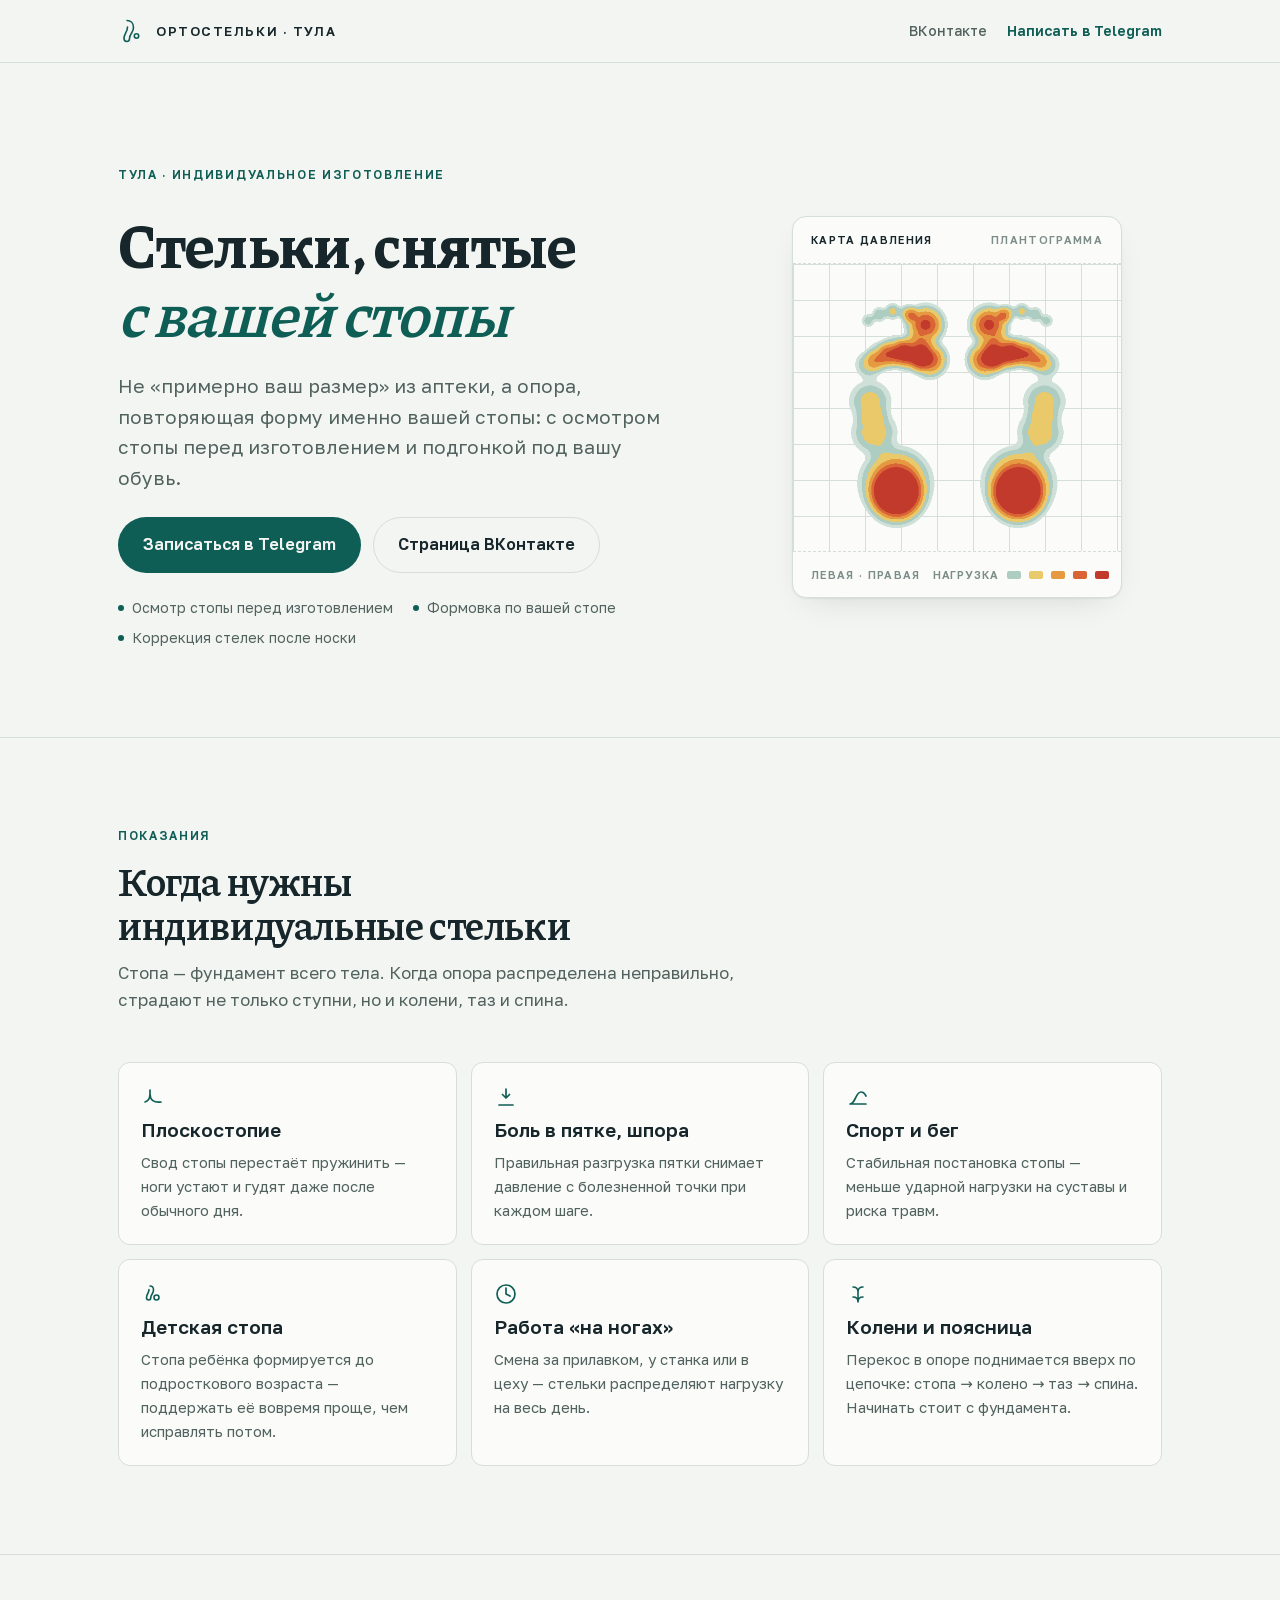
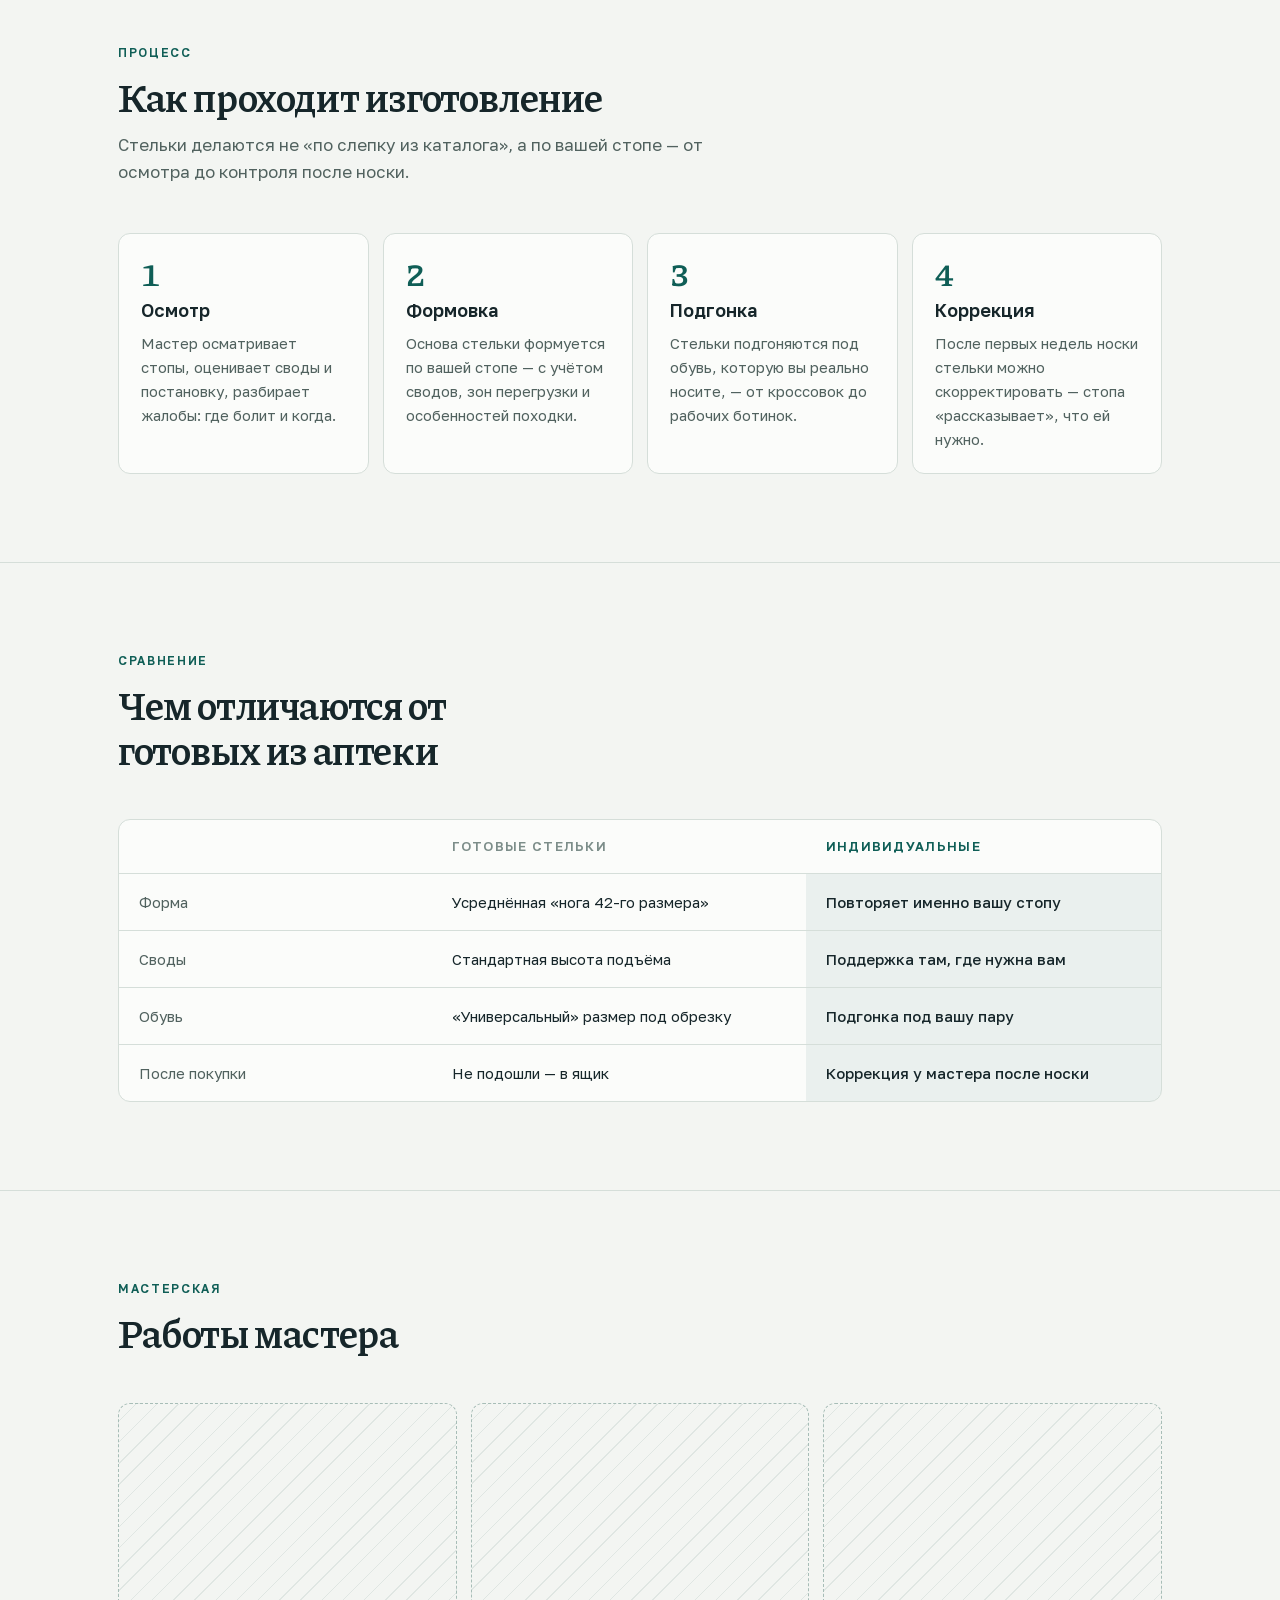
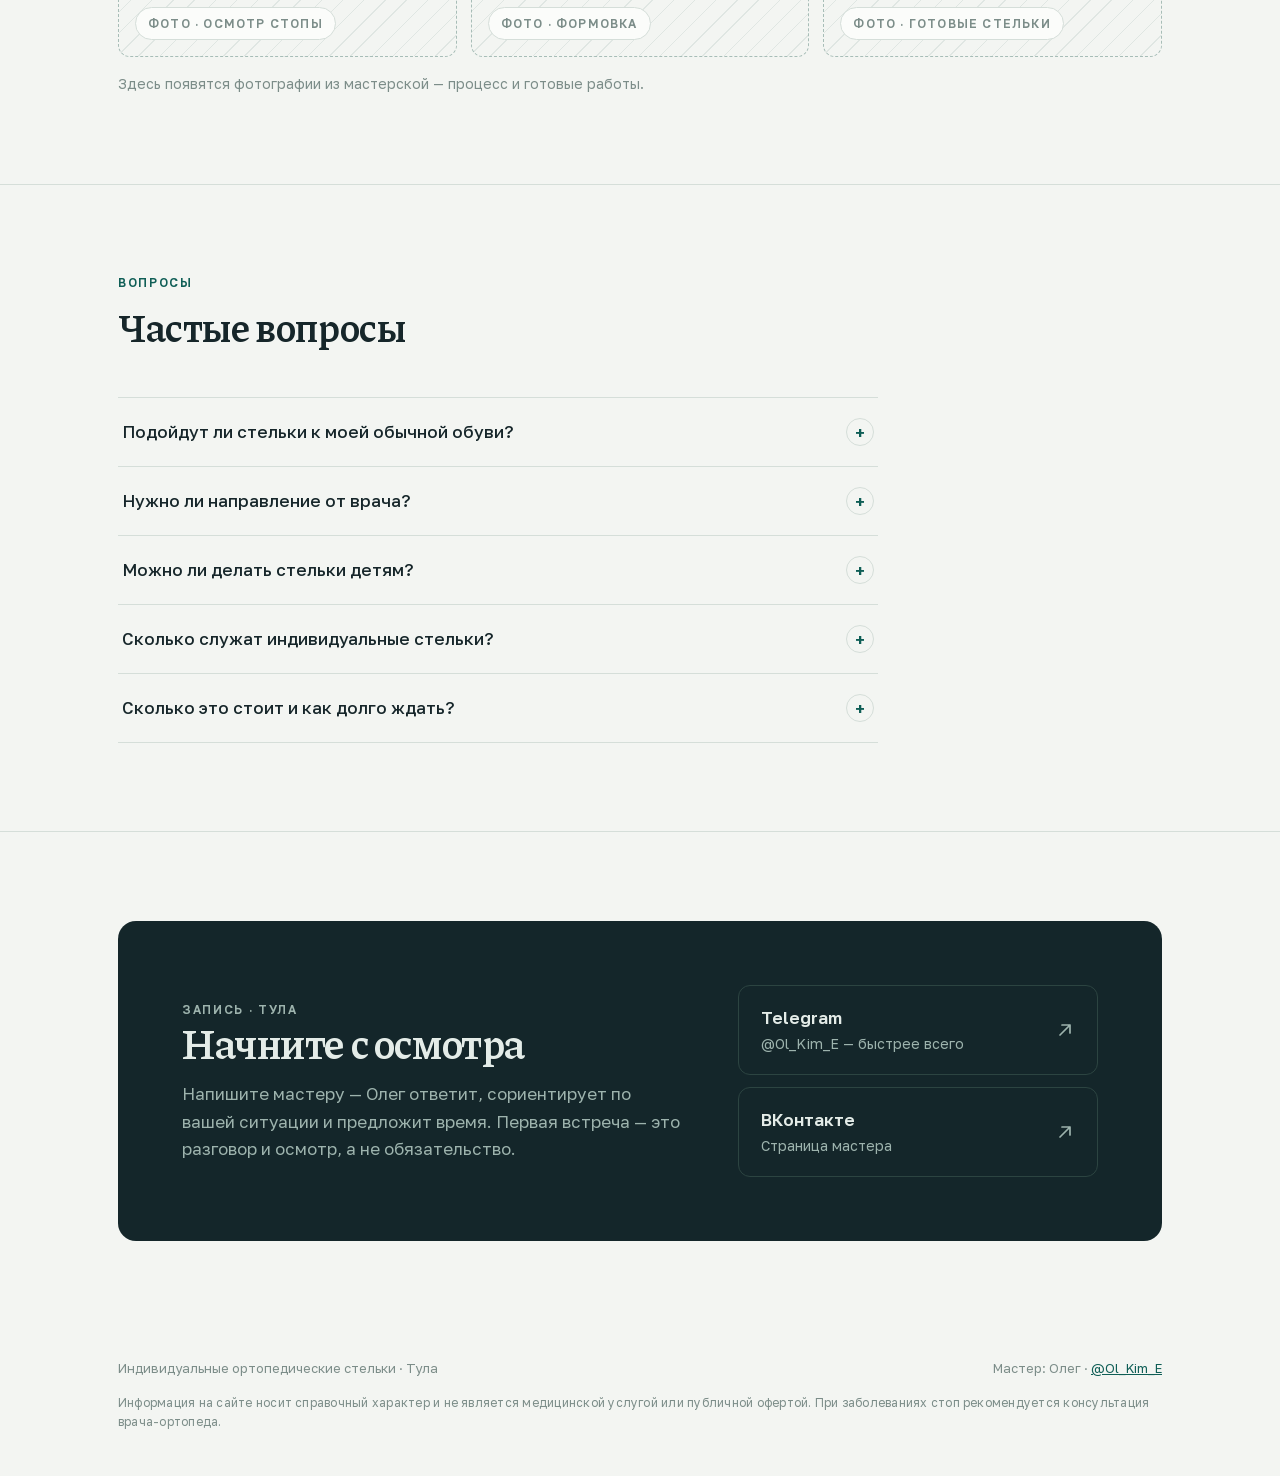
==== index.html @ 59178554 "fix: юр-безопасные формулировки (осмотр вместо диагностики, нейтральный дисклеймер), отчёты ресерча " ====
<!doctype html>
<html lang="ru">
<head>
<meta charset="utf-8">
<meta name="viewport" content="width=device-width, initial-scale=1">
<title>Индивидуальные ортопедические стельки в Туле — изготовление по стопе</title>
<meta name="description" content="Индивидуальные ортопедические стельки в Туле: осмотр стопы, формовка по вашей стопе, подгонка под обувь и коррекция стелек после носки. Запись у мастера в Telegram.">
<link rel="canonical" href="https://dovnaravwork.github.io/stelki-tula/">
<meta property="og:type" content="website">
<meta property="og:locale" content="ru_RU">
<meta property="og:title" content="Индивидуальные ортопедические стельки в Туле — изготовление по стопе">
<meta property="og:description" content="Индивидуальные ортопедические стельки в Туле: осмотр стопы, формовка по вашей стопе, подгонка под обувь и коррекция стелек после носки. Запись у мастера в Telegram.">
<meta property="og:url" content="https://dovnaravwork.github.io/stelki-tula/">
<meta property="og:image" content="https://dovnaravwork.github.io/stelki-tula/og.png">
<meta property="og:image:width" content="1200">
<meta property="og:image:height" content="630">
<meta name="twitter:card" content="summary_large_image">
<meta name="theme-color" media="(prefers-color-scheme: light)" content="#F3F5F2">
<meta name="theme-color" media="(prefers-color-scheme: dark)" content="#0D1719">
<link rel="icon" href="favicon.svg" type="image/svg+xml">
<link rel="apple-touch-icon" href="apple-touch-icon.png">
<link rel="preload" href="fonts/piazzolla-cyrillic.woff2" as="font" type="font/woff2" crossorigin>
<link rel="preload" href="fonts/golostext-cyrillic.woff2" as="font" type="font/woff2" crossorigin>
<script type="application/ld+json">
{
  "@context": "https://schema.org",
  "@type": "LocalBusiness",
  "name": "Индивидуальные ортопедические стельки — мастер Олег",
  "description": "Индивидуальные ортопедические стельки в Туле: осмотр стопы, формовка по вашей стопе, подгонка под обувь и коррекция стелек после носки. Запись у мастера в Telegram.",
  "url": "https://dovnaravwork.github.io/stelki-tula/",
  "address": {
    "@type": "PostalAddress",
    "addressLocality": "Тула",
    "addressCountry": "RU"
  },
  "sameAs": [
    "https://t.me/Ol_Kim_E",
    "https://vk.ru/olegevgenievih"
  ]
}
</script>
<style>
/* Golos Text cyrillic */
@font-face {
  font-family: 'Golos Text';
  font-style: normal;
  font-weight: 400 600;
  font-display: swap;
  src: url(fonts/golostext-cyrillic.woff2) format('woff2');
  unicode-range: U+0301, U+0400-045F, U+0490-0491, U+04B0-04B1, U+2116;
}
/* Golos Text latin */
@font-face {
  font-family: 'Golos Text';
  font-style: normal;
  font-weight: 400 600;
  font-display: swap;
  src: url(fonts/golostext-latin.woff2) format('woff2');
  unicode-range: U+0000-00FF, U+0131, U+0152-0153, U+02BB-02BC, U+02C6, U+02DA, U+02DC, U+0304, U+0308, U+0329, U+2000-206F, U+20AC, U+2122, U+2191, U+2193, U+2212, U+2215, U+FEFF, U+FFFD;
}
/* Piazzolla cyrillic */
@font-face {
  font-family: 'Piazzolla';
  font-style: normal;
  font-weight: 400 700;
  font-display: swap;
  src: url(fonts/piazzolla-cyrillic.woff2) format('woff2');
  unicode-range: U+0301, U+0400-045F, U+0490-0491, U+04B0-04B1, U+2116;
}
/* Piazzolla latin */
@font-face {
  font-family: 'Piazzolla';
  font-style: normal;
  font-weight: 400 700;
  font-display: swap;
  src: url(fonts/piazzolla-latin.woff2) format('woff2');
  unicode-range: U+0000-00FF, U+0131, U+0152-0153, U+02BB-02BC, U+02C6, U+02DA, U+02DC, U+0304, U+0308, U+0329, U+2000-206F, U+20AC, U+2122, U+2191, U+2193, U+2212, U+2215, U+FEFF, U+FFFD;
}

/* ============ tokens: light (base) ============ */
:root {
  --paper: #F3F5F2;
  --surface: #FBFCFA;
  --surface-2: #EBEFEA;
  --ink: #16262A;
  --muted: #51625F;
  --faint: #7C8D89;
  --line: #D5DED9;
  --contour: #A7BDB7;
  --accent: #0F5E56;
  --accent-ink: #0A4740;
  --accent-contrast: #F3F5F2;
  --panel: #14262A;
  --panel-ink: #E4ECE8;
  --panel-muted: #9DB3AD;
  --panel-line: #2C4441;
  --focus: #0F5E56;
  --shadow: 0 1px 2px rgba(22, 38, 42, 0.06), 0 12px 32px -16px rgba(22, 38, 42, 0.18);
}

@media (prefers-color-scheme: dark) {
  :root:not([data-theme="light"]) {
    --paper: #0D1719;
    --surface: #142124;
    --surface-2: #1A2A2D;
    --ink: #DFE9E5;
    --muted: #9DB3AD;
    --faint: #748984;
    --line: #24383A;
    --contour: #33504C;
    --accent: #58BFAD;
    --accent-ink: #7ED4C4;
    --accent-contrast: #0D1719;
    --panel: #101D20;
    --panel-ink: #DFE9E5;
    --panel-muted: #9DB3AD;
    --panel-line: #24383A;
    --focus: #58BFAD;
    --shadow: 0 1px 2px rgba(0, 0, 0, 0.3), 0 12px 32px -16px rgba(0, 0, 0, 0.5);
  }
}

:root[data-theme="dark"] {
  --paper: #0D1719;
  --surface: #142124;
  --surface-2: #1A2A2D;
  --ink: #DFE9E5;
  --muted: #9DB3AD;
  --faint: #748984;
  --line: #24383A;
  --contour: #33504C;
  --accent: #58BFAD;
  --accent-ink: #7ED4C4;
  --accent-contrast: #0D1719;
  --panel: #101D20;
  --panel-ink: #DFE9E5;
  --panel-muted: #9DB3AD;
  --panel-line: #24383A;
  --focus: #58BFAD;
  --shadow: 0 1px 2px rgba(0, 0, 0, 0.3), 0 12px 32px -16px rgba(0, 0, 0, 0.5);
}

/* ============ base ============ */
* { box-sizing: border-box; }

html { scroll-behavior: smooth; }

body {
  margin: 0;
  background: var(--paper);
  color: var(--ink);
  font-family: "Golos Text", system-ui, -apple-system, "Segoe UI", sans-serif;
  font-size: 17px;
  line-height: 1.6;
  -webkit-font-smoothing: antialiased;
}

h1, h2, h3 {
  font-family: "Piazzolla", Georgia, serif;
  font-weight: 600;
  line-height: 1.12;
  margin: 0;
  text-wrap: balance;
  letter-spacing: -0.01em;
}

p { margin: 0; }

a { color: var(--accent); }

:focus-visible {
  outline: 2px solid var(--focus);
  outline-offset: 3px;
  border-radius: 2px;
}

.wrap {
  max-width: 1140px;
  margin: 0 auto;
  padding: 0 clamp(20px, 4vw, 48px);
}

.eyebrow {
  font-size: 12px;
  font-weight: 600;
  letter-spacing: 0.14em;
  text-transform: uppercase;
  color: var(--accent);
}

/* ============ header ============ */
.site-head {
  border-bottom: 1px solid var(--line);
}

.site-head .wrap {
  display: flex;
  align-items: center;
  justify-content: space-between;
  gap: 16px;
  padding-top: 18px;
  padding-bottom: 18px;
}

.wordmark {
  display: flex;
  align-items: center;
  gap: 12px;
  font-size: 13px;
  font-weight: 600;
  letter-spacing: 0.12em;
  text-transform: uppercase;
  color: var(--ink);
  text-decoration: none;
}

.wordmark svg { display: block; color: var(--accent); }

.head-links { display: flex; align-items: center; gap: 20px; }

.head-links a {
  font-size: 14px;
  font-weight: 500;
  color: var(--muted);
  text-decoration: none;
}

.head-links a:hover { color: var(--ink); }

.head-links a.tg { color: var(--accent); font-weight: 600; }

/* ============ hero ============ */
.hero { padding: clamp(48px, 8vw, 104px) 0 clamp(48px, 7vw, 88px); }

.hero .wrap {
  display: grid;
  grid-template-columns: minmax(0, 6.4fr) minmax(0, 4.6fr);
  gap: clamp(32px, 5vw, 72px);
  align-items: center;
}

.hero-copy { display: flex; flex-direction: column; align-items: flex-start; gap: 24px; }

.hero h1 {
  font-size: clamp(38px, 5.4vw, 62px);
  font-weight: 700;
}

.hero h1 em {
  font-style: italic;
  font-weight: 600;
  color: var(--accent);
}

.hero .lede {
  font-size: clamp(17px, 1.6vw, 19px);
  color: var(--muted);
  max-width: 34em;
}

.cta-row { display: flex; flex-wrap: wrap; gap: 12px; }

.btn {
  display: inline-flex;
  align-items: center;
  gap: 10px;
  padding: 14px 24px;
  border-radius: 999px;
  font-size: 16px;
  font-weight: 600;
  text-decoration: none;
  border: 1px solid transparent;
  transition: transform 120ms ease, background-color 120ms ease, border-color 120ms ease;
}

.btn:active { transform: translateY(1px); }

.btn-primary {
  background: var(--accent);
  color: var(--accent-contrast);
}

.btn-primary:hover { background: var(--accent-ink); }

.btn-ghost {
  color: var(--ink);
  border-color: var(--line);
  background: transparent;
}

.btn-ghost:hover { border-color: var(--faint); background: var(--surface); }

.hero-notes {
  display: flex;
  flex-wrap: wrap;
  gap: 8px 20px;
  padding: 0;
  margin: 0;
  list-style: none;
  font-size: 14px;
  color: var(--muted);
}

.hero-notes li { display: flex; align-items: center; gap: 8px; }

.hero-notes .dot {
  width: 6px; height: 6px;
  border-radius: 50%;
  background: var(--accent);
  flex: none;
}

/* --- plantogram card --- */
.scan-card {
  background: var(--surface);
  border: 1px solid var(--line);
  border-radius: 14px;
  box-shadow: var(--shadow);
  overflow: hidden;
}

.scan-head, .scan-foot {
  display: flex;
  justify-content: space-between;
  align-items: baseline;
  gap: 12px;
  padding: 14px 18px;
  font-size: 11px;
  font-weight: 600;
  letter-spacing: 0.12em;
  text-transform: uppercase;
  color: var(--faint);
}

.scan-head { border-bottom: 1px dashed var(--line); }
.scan-foot { border-top: 1px dashed var(--line); }
.scan-foot > span:first-child { white-space: nowrap; }

.scan-head strong { color: var(--ink); font-weight: 600; }

.scan-view {
  position: relative;
  background:
    linear-gradient(var(--line) 1px, transparent 1px) 0 0 / 100% 36px,
    linear-gradient(90deg, var(--line) 1px, transparent 1px) 0 0 / 36px 100%;
  background-color: var(--surface);
}

.scan-view canvas { display: block; width: 100%; height: auto; }

.scan-legend { display: flex; align-items: center; gap: 8px; letter-spacing: 0.08em; }

.scan-legend i {
  width: 14px; height: 8px;
  border-radius: 2px;
  display: inline-block;
}

/* ============ sections ============ */
.section { padding: clamp(48px, 7vw, 88px) 0; border-top: 1px solid var(--line); }

.section-head {
  display: flex;
  flex-direction: column;
  gap: 12px;
  max-width: 640px;
  margin-bottom: clamp(28px, 4vw, 48px);
}

.section-head h2 { font-size: clamp(28px, 3.4vw, 40px); }

.section-head .sub { color: var(--muted); }

/* --- indications grid --- */
.ind-grid {
  display: grid;
  grid-template-columns: repeat(3, minmax(0, 1fr));
  gap: 14px;
}

.ind-card {
  background: var(--surface);
  border: 1px solid var(--line);
  border-radius: 12px;
  padding: 22px;
  display: flex;
  flex-direction: column;
  gap: 10px;
  transition: border-color 120ms ease, transform 120ms ease;
}

.ind-card:hover { border-color: var(--contour); transform: translateY(-2px); }

.ind-card h3 { font-size: 19px; font-weight: 600; font-family: "Golos Text", system-ui, sans-serif; letter-spacing: 0; }

.ind-card p { font-size: 15px; color: var(--muted); }

.ind-card svg { color: var(--accent); }

/* --- process --- */
.steps { display: grid; grid-template-columns: repeat(4, minmax(0, 1fr)); gap: 14px; counter-reset: step; }

.step {
  position: relative;
  background: var(--surface);
  border: 1px solid var(--line);
  border-radius: 12px;
  padding: 22px;
  display: flex;
  flex-direction: column;
  gap: 10px;
}

.step .num {
  font-family: "Piazzolla", Georgia, serif;
  font-size: 34px;
  font-weight: 600;
  font-variant-numeric: tabular-nums;
  color: var(--accent);
  line-height: 1;
}

.step h3 { font-size: 18px; font-family: "Golos Text", system-ui, sans-serif; letter-spacing: 0; font-weight: 600; }

.step p { font-size: 15px; color: var(--muted); }

/* --- compare table --- */
.compare-scroll { overflow-x: auto; border: 1px solid var(--line); border-radius: 12px; background: var(--surface); }

.compare {
  width: 100%;
  min-width: 560px;
  border-collapse: collapse;
  font-size: 15px;
}

.compare th, .compare td {
  text-align: left;
  padding: 16px 20px;
  border-top: 1px solid var(--line);
  vertical-align: top;
}

.compare thead th { border-top: none; font-size: 13px; letter-spacing: 0.1em; text-transform: uppercase; color: var(--faint); font-weight: 600; }

.compare thead th.hl { color: var(--accent); }

.compare td:first-child { color: var(--muted); width: 30%; }

.compare td.hl { background: color-mix(in srgb, var(--accent) 7%, transparent); font-weight: 500; }

/* --- gallery placeholders --- */
.gallery { display: grid; grid-template-columns: repeat(3, minmax(0, 1fr)); gap: 14px; }

.ph {
  aspect-ratio: 4 / 3;
  border: 1px dashed var(--contour);
  border-radius: 12px;
  background:
    repeating-linear-gradient(-45deg, transparent 0 14px, color-mix(in srgb, var(--contour) 26%, transparent) 14px 15px);
  display: flex;
  align-items: flex-end;
  padding: 16px;
}

.ph span {
  font-size: 12px;
  font-weight: 600;
  letter-spacing: 0.1em;
  text-transform: uppercase;
  color: var(--faint);
  background: var(--surface);
  border: 1px solid var(--line);
  border-radius: 999px;
  padding: 6px 12px;
}

.gallery-note { margin-top: 16px; font-size: 14px; color: var(--faint); }

/* --- faq --- */
.faq { max-width: 760px; display: flex; flex-direction: column; }

.faq details { border-top: 1px solid var(--line); }
.faq details:last-child { border-bottom: 1px solid var(--line); }

.faq summary {
  cursor: pointer;
  list-style: none;
  display: flex;
  justify-content: space-between;
  align-items: center;
  gap: 16px;
  padding: 20px 4px;
  font-size: 17px;
  font-weight: 500;
}

.faq summary::-webkit-details-marker { display: none; }

.faq summary .mark {
  flex: none;
  width: 28px; height: 28px;
  border-radius: 50%;
  border: 1px solid var(--line);
  display: grid;
  place-items: center;
  color: var(--accent);
  font-weight: 600;
  transition: transform 160ms ease;
}

.faq details[open] summary .mark { transform: rotate(45deg); }

.faq .answer { padding: 0 4px 22px; color: var(--muted); max-width: 40em; }

/* ============ contact panel ============ */
.contact { padding: clamp(48px, 7vw, 96px) 0; border-top: 1px solid var(--line); }

.contact-panel {
  background: var(--panel);
  color: var(--panel-ink);
  border-radius: 18px;
  padding: clamp(32px, 5vw, 64px);
  display: grid;
  grid-template-columns: minmax(0, 1.4fr) minmax(0, 1fr);
  gap: clamp(28px, 4vw, 56px);
  align-items: center;
}

.contact-panel h2 { font-size: clamp(28px, 3.6vw, 42px); }

.contact-panel .sub { color: var(--panel-muted); margin-top: 14px; max-width: 30em; }

.contact-links { display: flex; flex-direction: column; gap: 12px; }

.contact-links a {
  display: flex;
  align-items: center;
  justify-content: space-between;
  gap: 14px;
  padding: 18px 22px;
  border: 1px solid var(--panel-line);
  border-radius: 12px;
  color: var(--panel-ink);
  text-decoration: none;
  font-weight: 600;
  transition: border-color 120ms ease, background-color 120ms ease;
}

.contact-links a:hover { border-color: var(--panel-muted); background: rgba(255, 255, 255, 0.04); }

.contact-links a small { display: block; font-weight: 400; color: var(--panel-muted); margin-top: 2px; }

.contact-links .arrow { color: var(--panel-muted); flex: none; }

.site-foot { padding: 28px 0 44px; font-size: 13px; color: var(--faint); }

.site-foot .wrap { display: flex; flex-wrap: wrap; gap: 8px 24px; justify-content: space-between; }

.site-foot .wrap + .wrap { margin-top: 14px; }

.site-foot .disclaimer { font-size: 12px; letter-spacing: 0.02em; }

/* ============ reveal animation ============ */
@media (prefers-reduced-motion: no-preference) {
  .reveal {
    opacity: 0;
    transform: translateY(14px);
    transition: opacity 500ms ease, transform 500ms ease;
  }
  .reveal.is-in { opacity: 1; transform: none; }
}

/* ============ responsive ============ */
@media (max-width: 960px) {
  .hero .wrap { grid-template-columns: 1fr; }
  .scan-card { max-width: 520px; }
  .ind-grid { grid-template-columns: repeat(2, minmax(0, 1fr)); }
  .steps { grid-template-columns: repeat(2, minmax(0, 1fr)); }
  .contact-panel { grid-template-columns: 1fr; }
}

@media (max-width: 560px) {
  .ind-grid, .steps, .gallery { grid-template-columns: 1fr; }
  .head-links a.vk-head { display: none; }
  .btn { width: 100%; justify-content: center; }
  .site-head .wrap { flex-wrap: wrap; justify-content: center; }
  .scan-head, .scan-foot { flex-wrap: wrap; }
}
</style>
<noscript><style>.reveal { opacity: 1 !important; transform: none !important; }</style></noscript>
</head>
<body>
<header class="site-head">
  <div class="wrap">
    <a class="wordmark" href="#top" aria-label="Ортопедические стельки, Тула — к началу страницы">
      <svg width="26" height="26" viewBox="0 0 26 26" fill="none" aria-hidden="true">
        <path d="M9 2.5c3.6 0 6.5 2.6 6.5 7 0 2.9-1.2 4.4-2.2 6-1 1.5-1.8 2.9-1.8 5 0 1.9-1.1 3-2.7 3-1.7 0-2.8-1.3-2.8-3.2 0-2.4.9-3.9 1.8-5.6.9-1.6 1.7-3.2 1.7-5.7" stroke="currentColor" stroke-width="1.6" stroke-linecap="round"/>
        <circle cx="18.5" cy="18" r="2.2" stroke="currentColor" stroke-width="1.6"/>
      </svg>
      Ортостельки · Тула
    </a>
    <nav class="head-links" aria-label="Основная навигация">
      <a class="vk-head" href="https://vk.ru/olegevgenievih" target="_blank" rel="noopener">ВКонтакте</a>
      <a class="tg" href="https://t.me/Ol_Kim_E" target="_blank" rel="noopener">Написать в Telegram</a>
    </nav>
  </div>
</header>

<main id="top">
  <section class="hero" aria-labelledby="hero-heading">
    <div class="wrap">
      <div class="hero-copy">
        <p class="eyebrow">Тула · индивидуальное изготовление</p>
        <h1 id="hero-heading">Стельки, снятые <em>с&nbsp;вашей стопы</em></h1>
        <p class="lede">Не «примерно ваш размер» из аптеки, а опора, повторяющая форму именно вашей стопы: с осмотром стопы перед изготовлением и подгонкой под вашу обувь.</p>
        <div class="cta-row">
          <a class="btn btn-primary" href="https://t.me/Ol_Kim_E" target="_blank" rel="noopener">Записаться в Telegram</a>
          <a class="btn btn-ghost" href="https://vk.ru/olegevgenievih" target="_blank" rel="noopener">Страница ВКонтакте</a>
        </div>
        <ul class="hero-notes">
          <li><span class="dot"></span>Осмотр стопы перед изготовлением</li>
          <li><span class="dot"></span>Формовка по вашей стопе</li>
          <li><span class="dot"></span>Коррекция стелек после носки</li>
        </ul>
      </div>

      <figure class="scan-card reveal" aria-label="Стилизованная карта распределения нагрузки на стопы">
        <figcaption class="scan-head">
          <strong>Карта давления</strong>
          <span>Плантограмма</span>
        </figcaption>
        <div class="scan-view">
          <canvas id="plantogram" width="640" height="560" role="img" aria-label="Визуализация: две стопы с зонами нагрузки — пятка, свод, передний отдел"></canvas>
        </div>
        <div class="scan-foot">
          <span>Левая · Правая</span>
          <span class="scan-legend" id="scan-legend" aria-hidden="true">Нагрузка</span>
        </div>
      </figure>
    </div>
  </section>

  <section class="section" aria-labelledby="ind-heading">
    <div class="wrap">
      <div class="section-head">
        <p class="eyebrow">Показания</p>
        <h2 id="ind-heading">Когда нужны индивидуальные стельки</h2>
        <p class="sub">Стопа — фундамент всего тела. Когда опора распределена неправильно, страдают не только ступни, но и колени, таз и спина.</p>
      </div>
      <div class="ind-grid">
        <article class="ind-card reveal">
          <svg width="24" height="24" viewBox="0 0 24 24" fill="none" aria-hidden="true"><path d="M4 17c3-1 5-4 5-8m0 0c0 6 4 9 11 8M9 9V5" stroke="currentColor" stroke-width="1.7" stroke-linecap="round"/></svg>
          <h3>Плоскостопие</h3>
          <p>Свод стопы перестаёт пружинить — ноги устают и гудят даже после обычного дня.</p>
        </article>
        <article class="ind-card reveal">
          <svg width="24" height="24" viewBox="0 0 24 24" fill="none" aria-hidden="true"><path d="M12 4v9m0 0-3.5-3.5M12 13l3.5-3.5M5 20h14" stroke="currentColor" stroke-width="1.7" stroke-linecap="round" stroke-linejoin="round"/></svg>
          <h3>Боль в пятке, шпора</h3>
          <p>Правильная разгрузка пятки снимает давление с болезненной точки при каждом шаге.</p>
        </article>
        <article class="ind-card reveal">
          <svg width="24" height="24" viewBox="0 0 24 24" fill="none" aria-hidden="true"><path d="M4 19c2.5 0 3.5-2 5-5s3-7 6-7c2.5 0 4 2 5 4M4 19h16" stroke="currentColor" stroke-width="1.7" stroke-linecap="round"/></svg>
          <h3>Спорт и бег</h3>
          <p>Стабильная постановка стопы — меньше ударной нагрузки на суставы и риска травм.</p>
        </article>
        <article class="ind-card reveal">
          <svg width="24" height="24" viewBox="0 0 24 24" fill="none" aria-hidden="true"><path d="M9 4c2 0 3.5 1.5 3.5 4 0 2-.8 3-1.5 4.2-.7 1.1-1.2 2-1.2 3.3 0 1.5-.9 2.5-2.1 2.5S5.5 17 5.5 15.5c0-1.7.6-2.8 1.3-4C7.4 10.3 8 9.2 8 7.5M18 15.5a2.5 2.5 0 1 1-5 0 2.5 2.5 0 0 1 5 0Z" stroke="currentColor" stroke-width="1.6" stroke-linecap="round"/></svg>
          <h3>Детская стопа</h3>
          <p>Стопа ребёнка формируется до подросткового возраста — поддержать её вовремя проще, чем исправлять потом.</p>
        </article>
        <article class="ind-card reveal">
          <svg width="24" height="24" viewBox="0 0 24 24" fill="none" aria-hidden="true"><path d="M12 6v6l4 2m5-2a9 9 0 1 1-18 0 9 9 0 0 1 18 0Z" stroke="currentColor" stroke-width="1.7" stroke-linecap="round"/></svg>
          <h3>Работа «на ногах»</h3>
          <p>Смена за прилавком, у станка или в цеху — стельки распределяют нагрузку на весь день.</p>
        </article>
        <article class="ind-card reveal">
          <svg width="24" height="24" viewBox="0 0 24 24" fill="none" aria-hidden="true"><path d="M12 20V10m0 0c0-3 2-5 5-5M12 10c0-3-2-5-5-5m5 15c0-3 2-5 5-5m-10 0c3 0 5 2 5 5" stroke="currentColor" stroke-width="1.6" stroke-linecap="round"/></svg>
          <h3>Колени и поясница</h3>
          <p>Перекос в опоре поднимается вверх по цепочке: стопа → колено → таз → спина. Начинать стоит с фундамента.</p>
        </article>
      </div>
    </div>
  </section>

  <section class="section" aria-labelledby="proc-heading">
    <div class="wrap">
      <div class="section-head">
        <p class="eyebrow">Процесс</p>
        <h2 id="proc-heading">Как проходит изготовление</h2>
        <p class="sub">Стельки делаются не «по слепку из каталога», а по вашей стопе — от осмотра до контроля после носки.</p>
      </div>
      <ol class="steps" style="margin:0; padding:0; list-style:none;">
        <li class="step reveal">
          <span class="num">1</span>
          <h3>Осмотр</h3>
          <p>Мастер осматривает стопы, оценивает своды и постановку, разбирает жалобы: где болит и когда.</p>
        </li>
        <li class="step reveal">
          <span class="num">2</span>
          <h3>Формовка</h3>
          <p>Основа стельки формуется по вашей стопе — с учётом сводов, зон перегрузки и особенностей походки.</p>
        </li>
        <li class="step reveal">
          <span class="num">3</span>
          <h3>Подгонка</h3>
          <p>Стельки подгоняются под обувь, которую вы реально носите, — от кроссовок до рабочих ботинок.</p>
        </li>
        <li class="step reveal">
          <span class="num">4</span>
          <h3>Коррекция</h3>
          <p>После первых недель носки стельки можно скорректировать — стопа «рассказывает», что ей нужно.</p>
        </li>
      </ol>
    </div>
  </section>

  <section class="section" aria-labelledby="cmp-heading">
    <div class="wrap">
      <div class="section-head">
        <p class="eyebrow">Сравнение</p>
        <h2 id="cmp-heading">Чем отличаются от готовых из аптеки</h2>
      </div>
      <div class="compare-scroll">
        <table class="compare">
          <thead>
            <tr>
              <th scope="col"></th>
              <th scope="col">Готовые стельки</th>
              <th scope="col" class="hl">Индивидуальные</th>
            </tr>
          </thead>
          <tbody>
            <tr>
              <td>Форма</td>
              <td>Усреднённая «нога 42-го размера»</td>
              <td class="hl">Повторяет именно вашу стопу</td>
            </tr>
            <tr>
              <td>Своды</td>
              <td>Стандартная высота подъёма</td>
              <td class="hl">Поддержка там, где нужна вам</td>
            </tr>
            <tr>
              <td>Обувь</td>
              <td>«Универсальный» размер под обрезку</td>
              <td class="hl">Подгонка под вашу пару</td>
            </tr>
            <tr>
              <td>После покупки</td>
              <td>Не подошли — в ящик</td>
              <td class="hl">Коррекция у мастера после носки</td>
            </tr>
          </tbody>
        </table>
      </div>
    </div>
  </section>

  <section class="section" aria-labelledby="gal-heading">
    <div class="wrap">
      <div class="section-head">
        <p class="eyebrow">Мастерская</p>
        <h2 id="gal-heading">Работы мастера</h2>
      </div>
      <div class="gallery">
        <div class="ph reveal"><span>Фото · осмотр стопы</span></div>
        <div class="ph reveal"><span>Фото · формовка</span></div>
        <div class="ph reveal"><span>Фото · готовые стельки</span></div>
      </div>
      <p class="gallery-note">Здесь появятся фотографии из мастерской — процесс и готовые работы.</p>
    </div>
  </section>

  <section class="section" aria-labelledby="faq-heading">
    <div class="wrap">
      <div class="section-head">
        <p class="eyebrow">Вопросы</p>
        <h2 id="faq-heading">Частые вопросы</h2>
      </div>
      <div class="faq">
        <details>
          <summary>Подойдут ли стельки к моей обычной обуви?<span class="mark" aria-hidden="true">+</span></summary>
          <p class="answer">Да. Стельки подгоняются под обувь, которую вы носите каждый день: кроссовки, ботинки, туфли. Приходите на осмотр с той парой, в которой проводите больше всего времени.</p>
        </details>
        <details>
          <summary>Нужно ли направление от врача?<span class="mark" aria-hidden="true">+</span></summary>
          <p class="answer">Записаться можно напрямую. При болях, хронических заболеваниях и для детей рекомендуем предварительно проконсультироваться с врачом-ортопедом — его заключение поможет мастеру точнее учесть назначения.</p>
        </details>
        <details>
          <summary>Можно ли делать стельки детям?<span class="mark" aria-hidden="true">+</span></summary>
          <p class="answer">Можно и часто особенно нужно: детская стопа ещё формируется, и правильная опора в этот период важнее всего. Стельки для растущей стопы периодически корректируются или обновляются.</p>
        </details>
        <details>
          <summary>Сколько служат индивидуальные стельки?<span class="mark" aria-hidden="true">+</span></summary>
          <p class="answer">Зависит от материалов и интенсивности носки — обычно от года и дольше. Плюс индивидуальных в том, что их можно корректировать у мастера, а не покупать новые при каждом изменении.</p>
        </details>
        <details>
          <summary>Сколько это стоит и как долго ждать?<span class="mark" aria-hidden="true">+</span></summary>
          <p class="answer">Цена и сроки зависят от задачи и материалов. Напишите мастеру в Telegram — он сориентирует по вашей ситуации до записи.</p>
        </details>
      </div>
    </div>
  </section>

  <section class="contact" aria-labelledby="contact-heading">
    <div class="wrap">
      <div class="contact-panel">
        <div>
          <p class="eyebrow" style="color: var(--panel-muted);">Запись · Тула</p>
          <h2 id="contact-heading">Начните с осмотра</h2>
          <p class="sub">Напишите мастеру — Олег ответит, сориентирует по вашей ситуации и предложит время. Первая встреча — это разговор и осмотр, а не обязательство.</p>
        </div>
        <div class="contact-links">
          <a href="https://t.me/Ol_Kim_E" target="_blank" rel="noopener">
            <span>Telegram<small>@Ol_Kim_E — быстрее всего</small></span>
            <svg class="arrow" width="20" height="20" viewBox="0 0 20 20" fill="none" aria-hidden="true"><path d="M5 15 15 5m0 0H7m8 0v8" stroke="currentColor" stroke-width="1.7" stroke-linecap="round" stroke-linejoin="round"/></svg>
          </a>
          <a href="https://vk.ru/olegevgenievih" target="_blank" rel="noopener">
            <span>ВКонтакте<small>Страница мастера</small></span>
            <svg class="arrow" width="20" height="20" viewBox="0 0 20 20" fill="none" aria-hidden="true"><path d="M5 15 15 5m0 0H7m8 0v8" stroke="currentColor" stroke-width="1.7" stroke-linecap="round" stroke-linejoin="round"/></svg>
          </a>
        </div>
      </div>
    </div>
  </section>
</main>

<footer class="site-foot">
  <div class="wrap">
    <span>Индивидуальные ортопедические стельки · Тула</span>
    <span>Мастер: Олег · <a href="https://t.me/Ol_Kim_E" target="_blank" rel="noopener">@Ol_Kim_E</a></span>
  </div>
  <div class="wrap">
    <span class="disclaimer">Информация на сайте носит справочный характер и не является медицинской услугой или публичной офертой. При заболеваниях стоп рекомендуется консультация врача-ортопеда.</span>
  </div>
</footer>

<script>
(function () {
  'use strict';

  /* ---------- theme detection ---------- */
  var mq = window.matchMedia('(prefers-color-scheme: dark)');

  function isDark() {
    var t = document.documentElement.getAttribute('data-theme');
    if (t === 'dark') return true;
    if (t === 'light') return false;
    return mq.matches;
  }

  /* ---------- plantogram ---------- */
  var RAMP_LIGHT = ['#E6EDE9', '#CFE0D9', '#AECDC2', '#EAC96B', '#E59A41', '#D96436', '#C13A2B'];
  var RAMP_DARK = ['#1C2F2E', '#26443F', '#33625A', '#B08A2E', '#C06A2C', '#C24E26', '#C63A2A'];
  var BANDS = [0.10, 0.22, 0.36, 0.52, 0.68, 0.84];

  // pressure zones for the left foot (toes up, medial side toward canvas centre)
  var LEFT_FOOT = [
    [258, 118, 28, 0.90], // hallux
    [224, 96, 13, 0.50], [194, 92, 12, 0.42], [168, 98, 11, 0.36], [146, 110, 10, 0.30],
    [266, 186, 26, 0.85], [232, 174, 25, 0.80], [200, 172, 23, 0.62], [172, 180, 21, 0.50], [148, 196, 20, 0.42],
    [150, 268, 30, 0.45], [158, 328, 32, 0.50], // lateral column
    [200, 428, 48, 1.00], [202, 456, 38, 0.80]  // heel
  ];

  function hexRgb(hex) {
    return [parseInt(hex.slice(1, 3), 16), parseInt(hex.slice(3, 5), 16), parseInt(hex.slice(5, 7), 16)];
  }

  function drawPlantogram() {
    var canvas = document.getElementById('plantogram');
    if (!canvas || !canvas.getContext) return;
    var w = canvas.width, h = canvas.height;

    // accumulate a smooth intensity field: t += weight * (1 - d²/R²)²
    var field = new Float32Array(w * h);

    function blob(cx, cy, r, wgt) {
      var R = r * 1.9, R2 = R * R;
      var x0 = Math.max(0, Math.floor(cx - R)), x1 = Math.min(w - 1, Math.ceil(cx + R));
      var y0 = Math.max(0, Math.floor(cy - R)), y1 = Math.min(h - 1, Math.ceil(cy + R));
      for (var y = y0; y <= y1; y++) {
        var dy = y - cy;
        for (var x = x0; x <= x1; x++) {
          var dx = x - cx;
          var q = 1 - (dx * dx + dy * dy) / R2;
          if (q > 0) field[y * w + x] += wgt * q * q;
        }
      }
    }

    LEFT_FOOT.forEach(function (z) {
      blob(z[0], z[1], z[2], z[3]);          // left foot
      blob(w - z[0], z[1], z[2], z[3]);      // right foot, mirrored
    });

    // posterize intensity into contour bands
    var ramp = (isDark() ? RAMP_DARK : RAMP_LIGHT).map(hexRgb);
    var ctx = canvas.getContext('2d');
    var out = ctx.createImageData(w, h);
    var d = out.data;

    for (var i = 0; i < field.length; i++) {
      var t = field[i];
      if (t < BANDS[0]) continue; // transparent
      var band = 0;
      while (band < BANDS.length - 1 && t >= BANDS[band + 1]) band++;
      var c = ramp[Math.min(band + 1, ramp.length - 1)];
      var p = i * 4;
      d[p] = c[0]; d[p + 1] = c[1]; d[p + 2] = c[2]; d[p + 3] = 255;
    }
    ctx.clearRect(0, 0, w, h);
    ctx.putImageData(out, 0, 0);
  }

  function drawLegend() {
    var el = document.getElementById('scan-legend');
    if (!el) return;
    var ramp = isDark() ? RAMP_DARK : RAMP_LIGHT;
    el.innerHTML = 'Нагрузка ';
    [2, 3, 4, 5, 6].forEach(function (i) {
      var chip = document.createElement('i');
      chip.style.background = ramp[i];
      el.appendChild(chip);
    });
  }

  function render() { drawPlantogram(); drawLegend(); }

  render();
  if (mq.addEventListener) mq.addEventListener('change', render);
  new MutationObserver(render).observe(document.documentElement, { attributes: true, attributeFilter: ['data-theme'] });

  /* ---------- reveal on scroll ---------- */
  var revealed = document.querySelectorAll('.reveal');
  if ('IntersectionObserver' in window) {
    var io = new IntersectionObserver(function (entries) {
      entries.forEach(function (e) {
        if (e.isIntersecting) {
          e.target.classList.add('is-in');
          io.unobserve(e.target);
        }
      });
    }, { threshold: 0.15 });
    revealed.forEach(function (el) { io.observe(el); });
  } else {
    revealed.forEach(function (el) { el.classList.add('is-in'); });
  }
})();
</script>
</body>
</html>
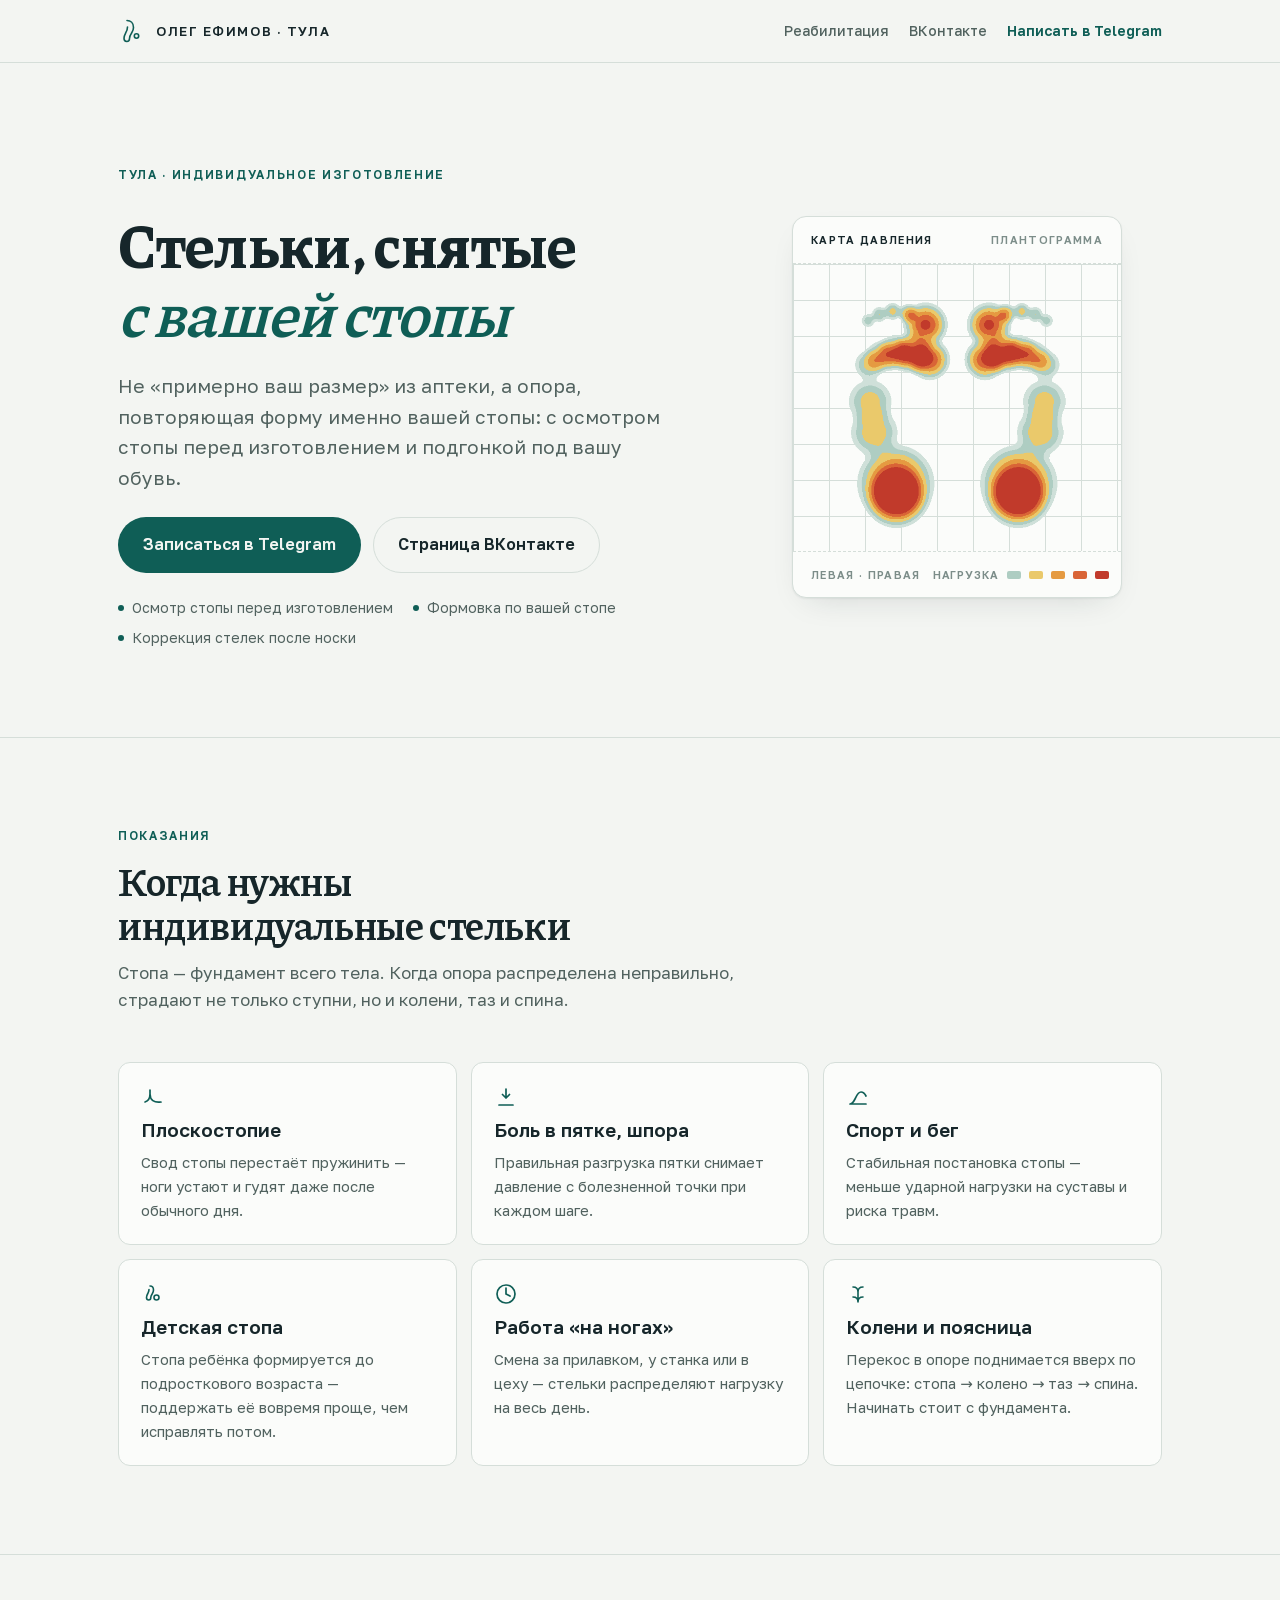
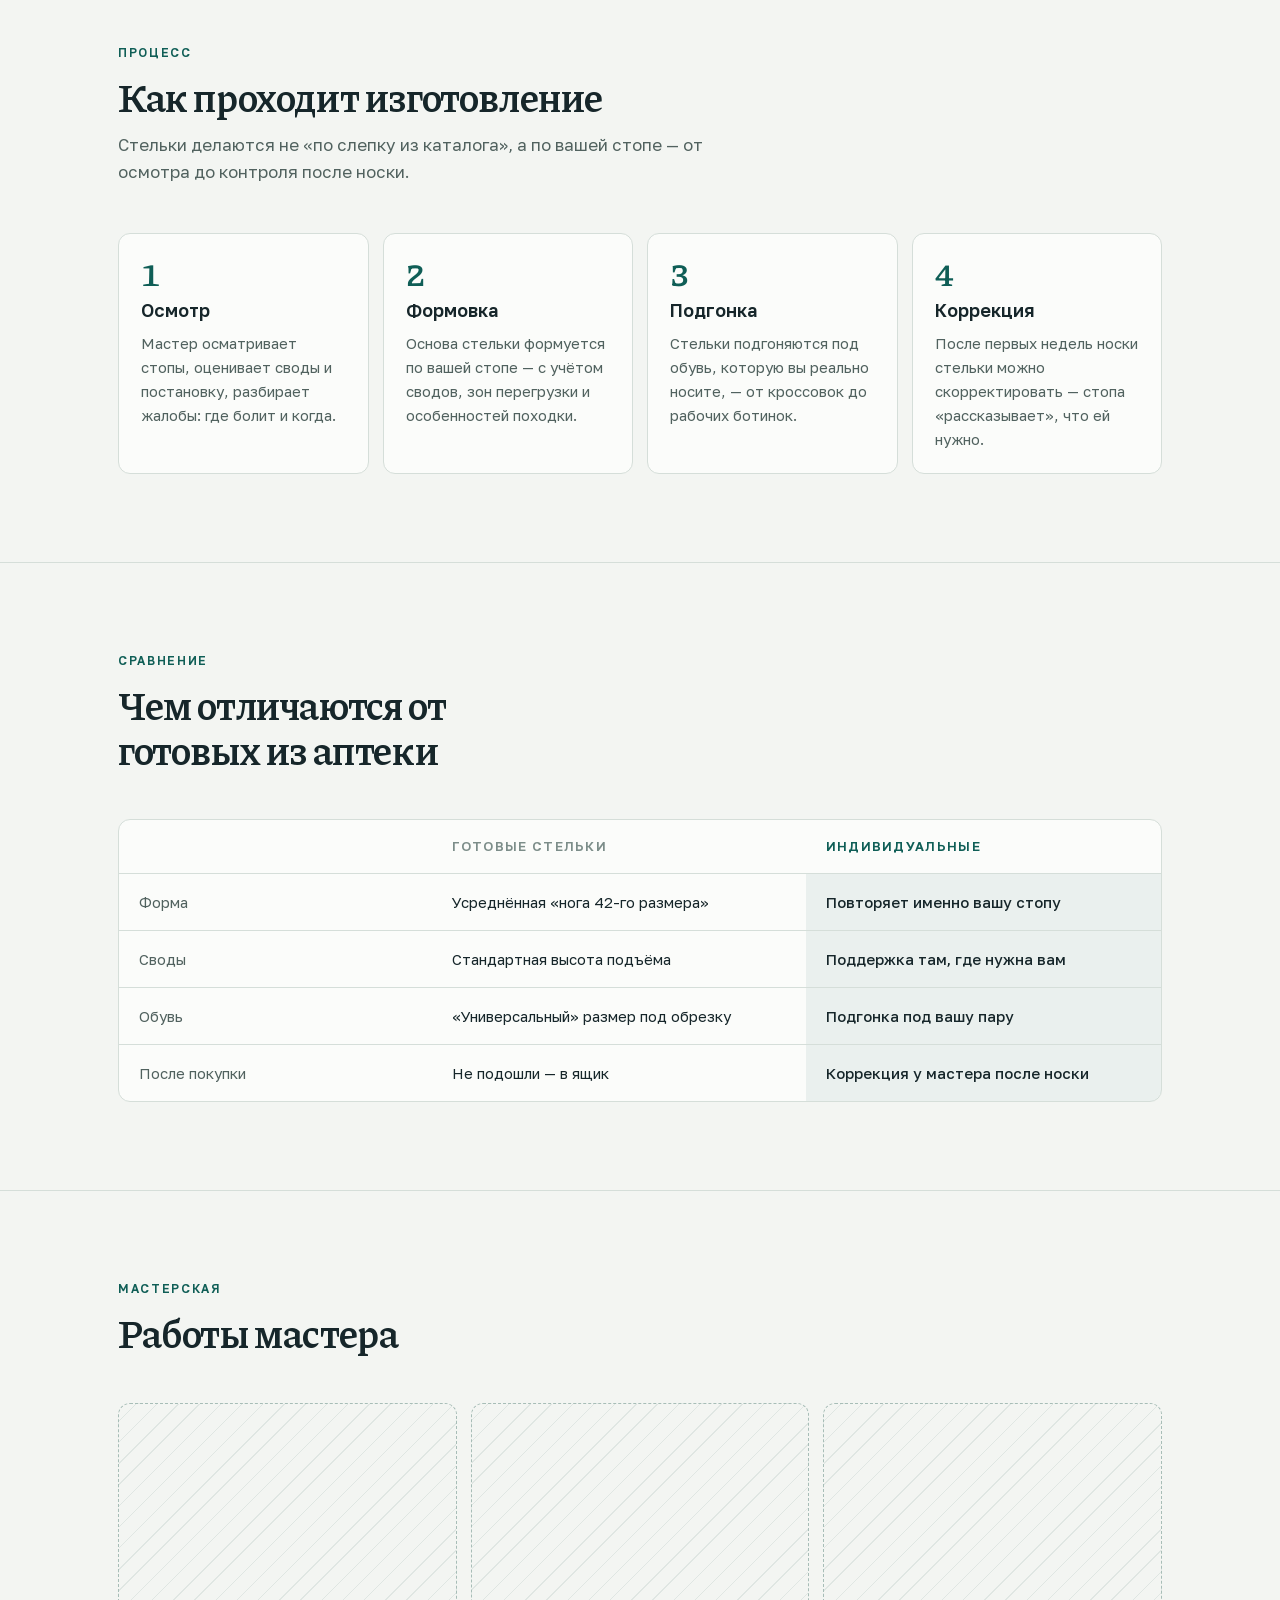
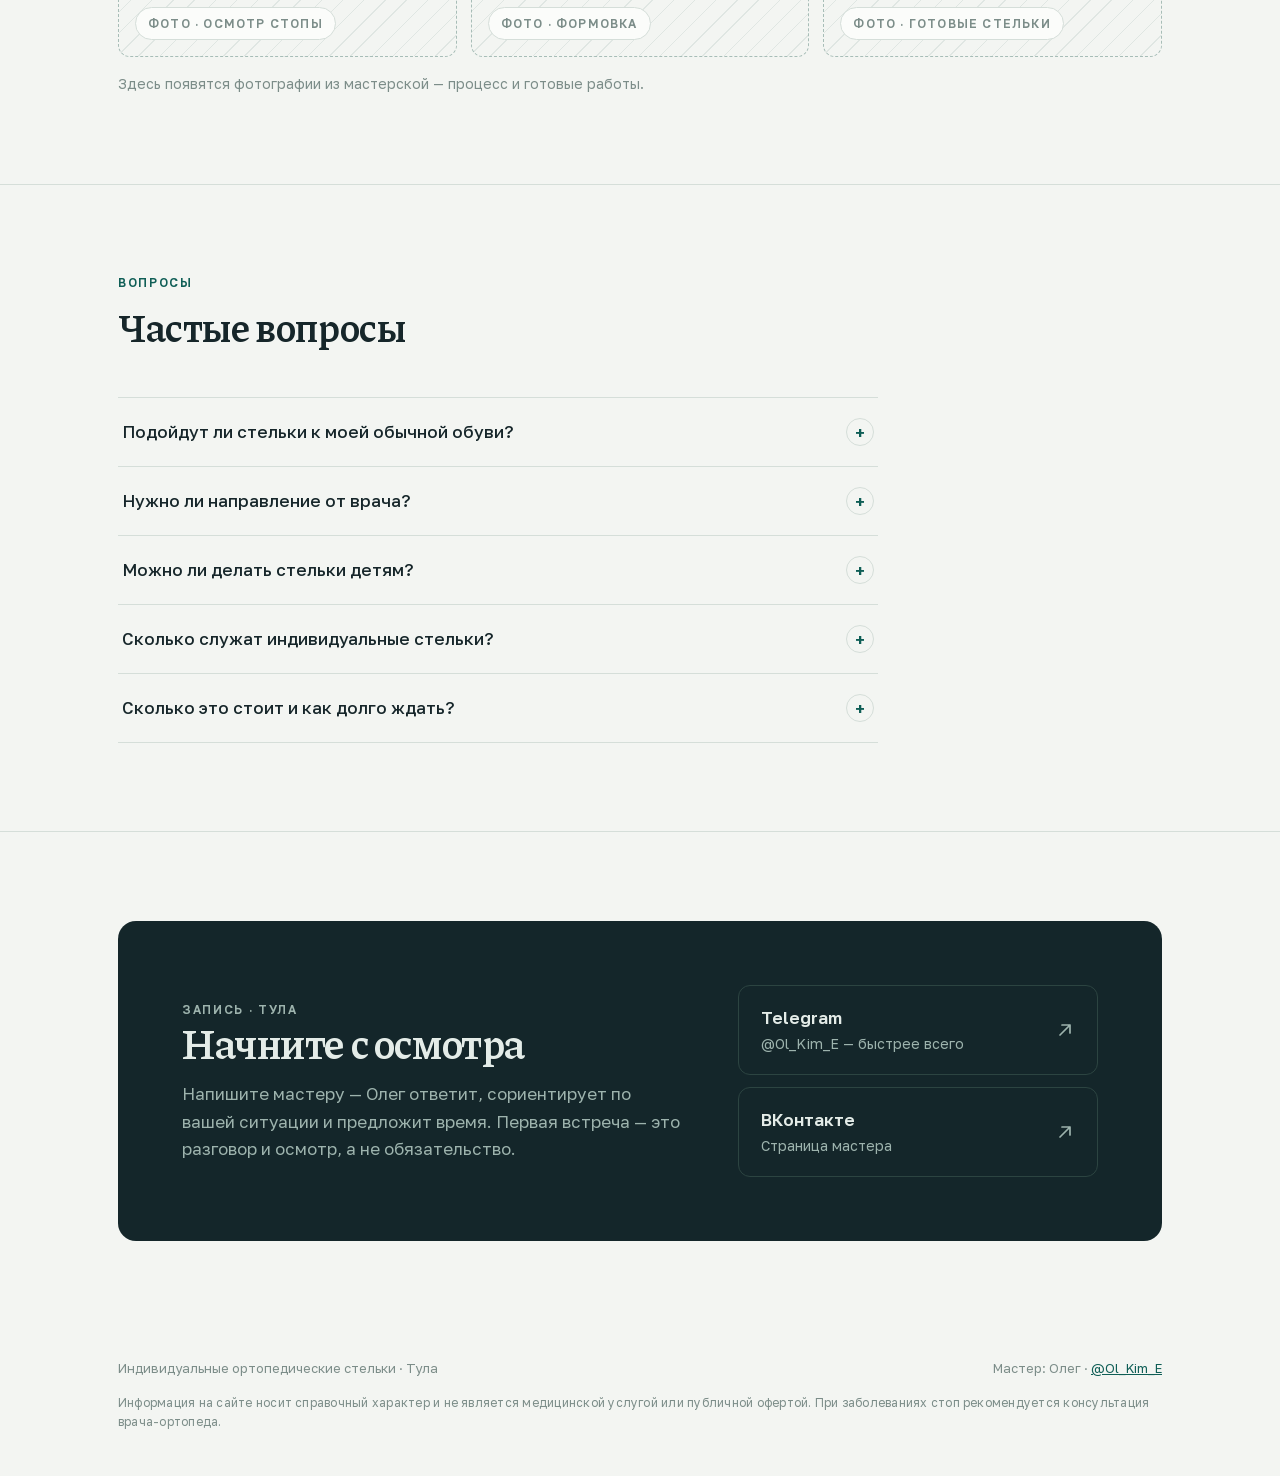
==== commit 11d54c30: "feat: add rehabilitation and Artromot landing page" ====
--- a/index.html
+++ b/index.html
@@ -4,16 +4,14 @@
 <meta charset="utf-8">
 <meta name="viewport" content="width=device-width, initial-scale=1">
 <title>Индивидуальные ортопедические стельки в Туле — изготовление по стопе</title>
-<meta name="description" content="Индивидуальные ортопедические стельки в Туле: осмотр стопы, формовка по вашей стопе, подгонка под обувь и коррекция стелек после носки. Запись у мастера в Telegram.">
+<meta name="description" content="Индивидуальные ортопедические стельки в Туле: осмотр стопы, формовка по вашей стопе, подгонка под обувь и коррекция после носки. Запись у мастера Олега Ефимова.">
 <link rel="canonical" href="https://dovnaravwork.github.io/stelki-tula/">
 <meta property="og:type" content="website">
 <meta property="og:locale" content="ru_RU">
 <meta property="og:title" content="Индивидуальные ортопедические стельки в Туле — изготовление по стопе">
-<meta property="og:description" content="Индивидуальные ортопедические стельки в Туле: осмотр стопы, формовка по вашей стопе, подгонка под обувь и коррекция стелек после носки. Запись у мастера в Telegram.">
+<meta property="og:description" content="Индивидуальные ортопедические стельки в Туле: осмотр стопы, формовка по вашей стопе, подгонка под обувь и коррекция после носки. Запись у мастера Олега Ефимова.">
 <meta property="og:url" content="https://dovnaravwork.github.io/stelki-tula/">
 <meta property="og:image" content="https://dovnaravwork.github.io/stelki-tula/og.png">
-<meta property="og:image:width" content="1200">
-<meta property="og:image:height" content="630">
 <meta name="twitter:card" content="summary_large_image">
 <meta name="theme-color" media="(prefers-color-scheme: light)" content="#F3F5F2">
 <meta name="theme-color" media="(prefers-color-scheme: dark)" content="#0D1719">
@@ -25,8 +23,8 @@
 {
   "@context": "https://schema.org",
   "@type": "LocalBusiness",
-  "name": "Индивидуальные ортопедические стельки — мастер Олег",
-  "description": "Индивидуальные ортопедические стельки в Туле: осмотр стопы, формовка по вашей стопе, подгонка под обувь и коррекция стелек после носки. Запись у мастера в Telegram.",
+  "name": "Индивидуальные ортопедические стельки — мастер Олег Ефимов",
+  "description": "Индивидуальные ортопедические стельки в Туле: осмотр стопы, формовка по вашей стопе, подгонка под обувь и коррекция после носки. Запись у мастера Олега Ефимова.",
   "url": "https://dovnaravwork.github.io/stelki-tula/",
   "address": {
     "@type": "PostalAddress",
@@ -587,20 +585,22 @@
   .site-head .wrap { flex-wrap: wrap; justify-content: center; }
   .scan-head, .scan-foot { flex-wrap: wrap; }
 }
+
 </style>
 <noscript><style>.reveal { opacity: 1 !important; transform: none !important; }</style></noscript>
 </head>
 <body>
 <header class="site-head">
   <div class="wrap">
-    <a class="wordmark" href="#top" aria-label="Ортопедические стельки, Тула — к началу страницы">
+    <a class="wordmark" href="#top" aria-label="Олег Ефимов, Тула — к началу страницы">
       <svg width="26" height="26" viewBox="0 0 26 26" fill="none" aria-hidden="true">
         <path d="M9 2.5c3.6 0 6.5 2.6 6.5 7 0 2.9-1.2 4.4-2.2 6-1 1.5-1.8 2.9-1.8 5 0 1.9-1.1 3-2.7 3-1.7 0-2.8-1.3-2.8-3.2 0-2.4.9-3.9 1.8-5.6.9-1.6 1.7-3.2 1.7-5.7" stroke="currentColor" stroke-width="1.6" stroke-linecap="round"/>
         <circle cx="18.5" cy="18" r="2.2" stroke="currentColor" stroke-width="1.6"/>
       </svg>
-      Ортостельки · Тула
+      Олег Ефимов · Тула
     </a>
     <nav class="head-links" aria-label="Основная навигация">
+      <a class="service-link" href="reabilitaciya/">Реабилитация</a>
       <a class="vk-head" href="https://vk.ru/olegevgenievih" target="_blank" rel="noopener">ВКонтакте</a>
       <a class="tg" href="https://t.me/Ol_Kim_E" target="_blank" rel="noopener">Написать в Telegram</a>
     </nav>
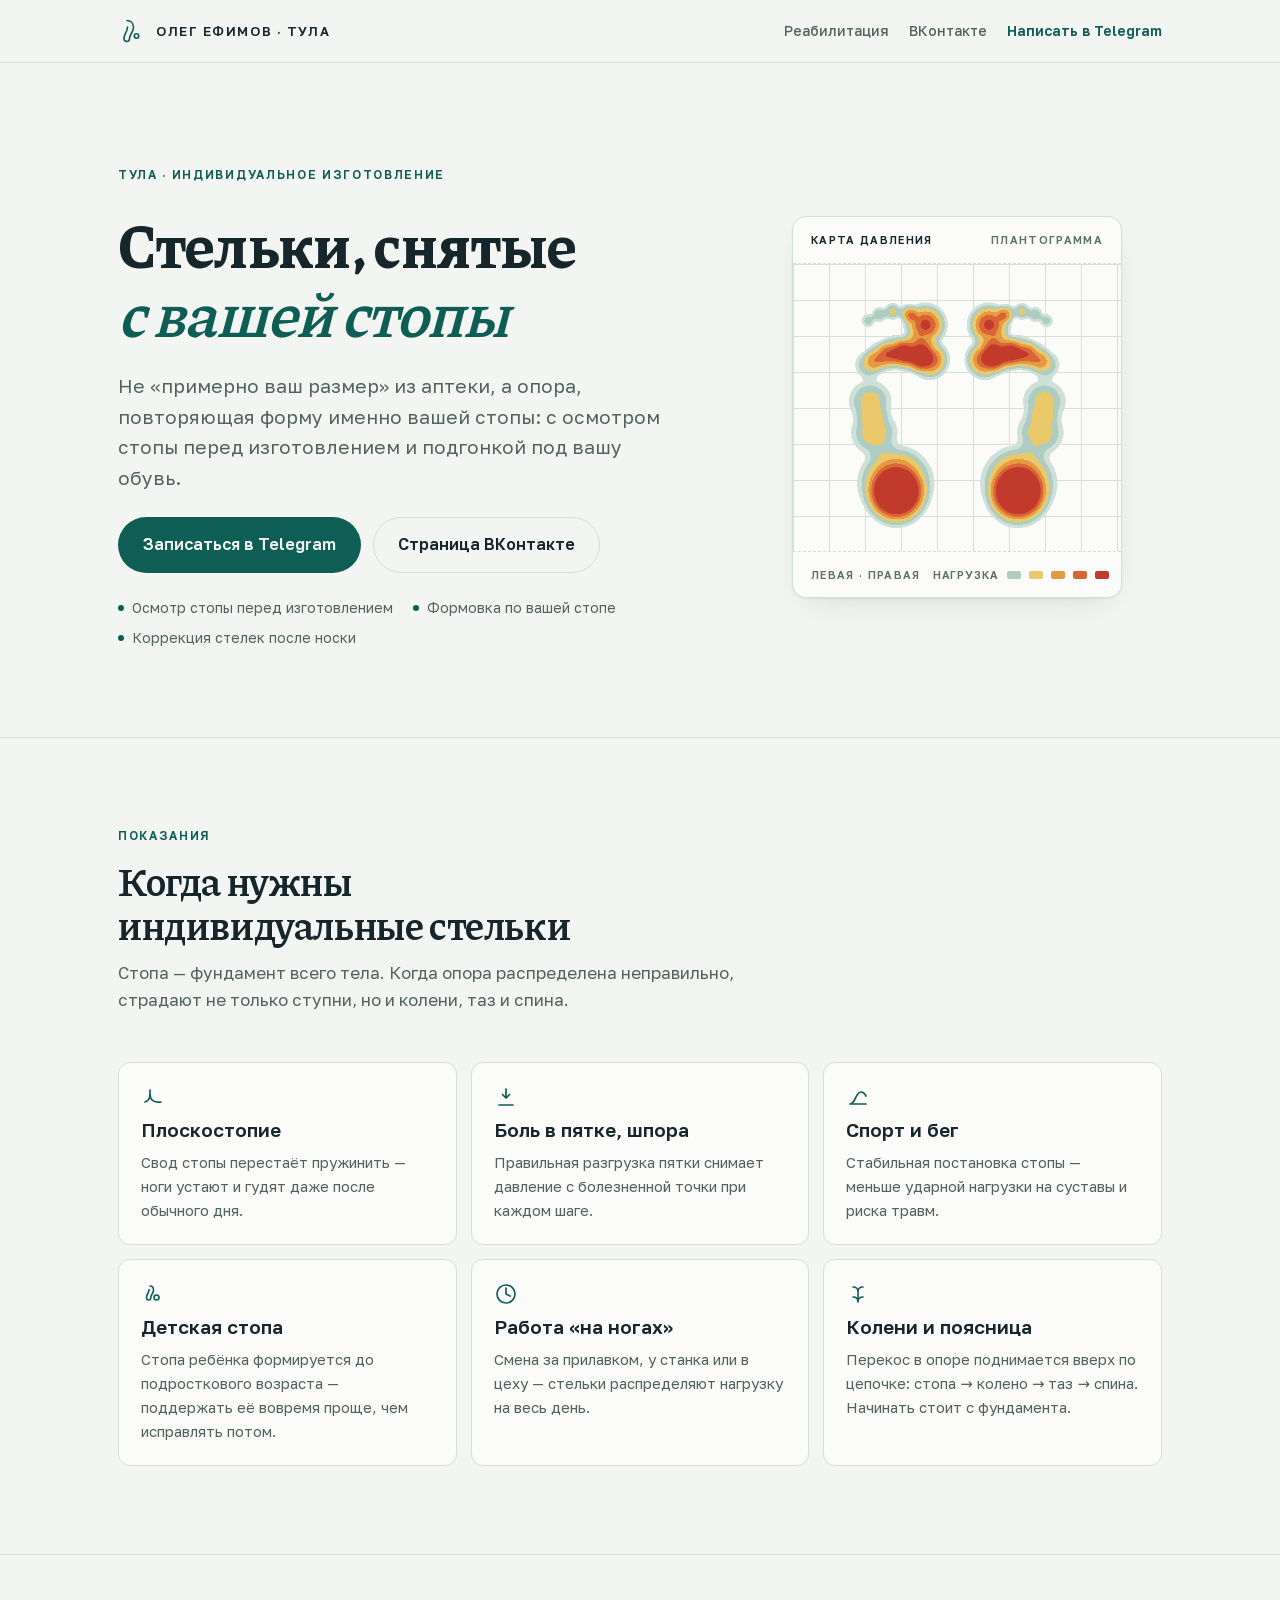
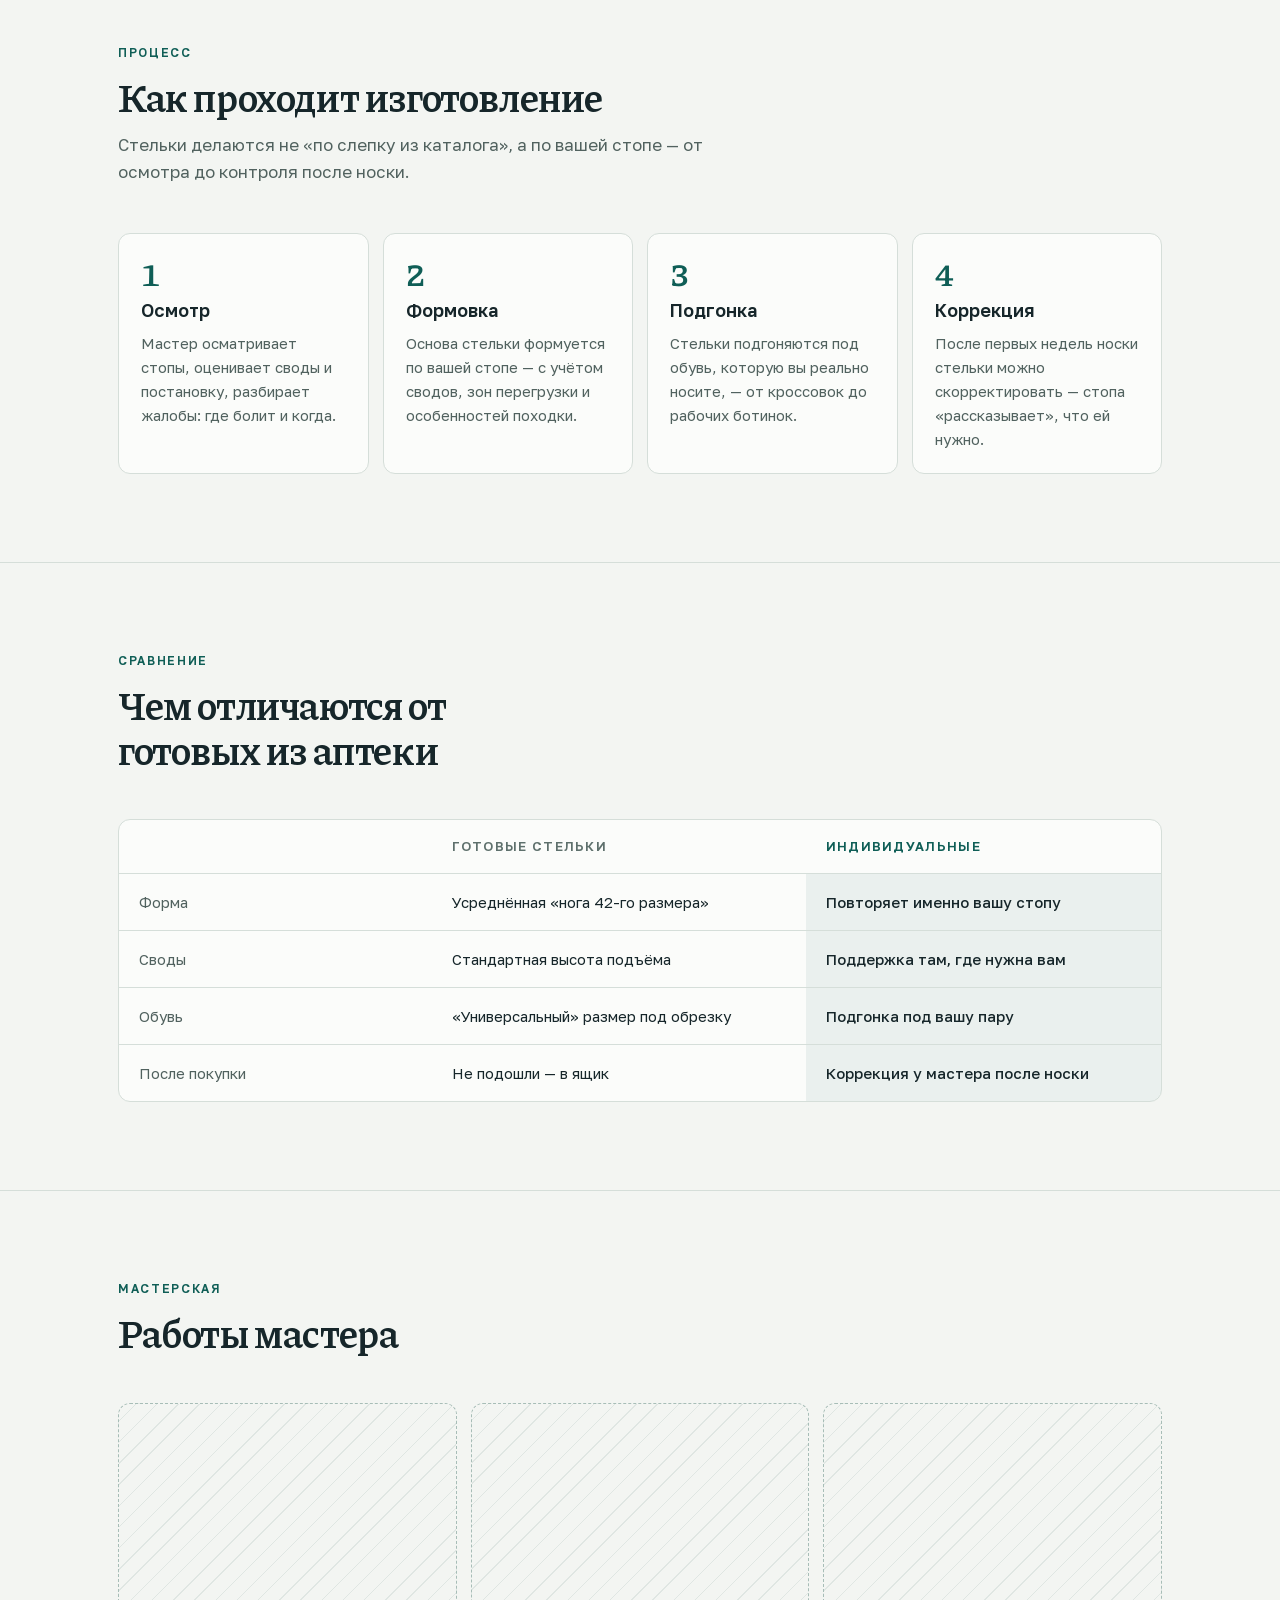
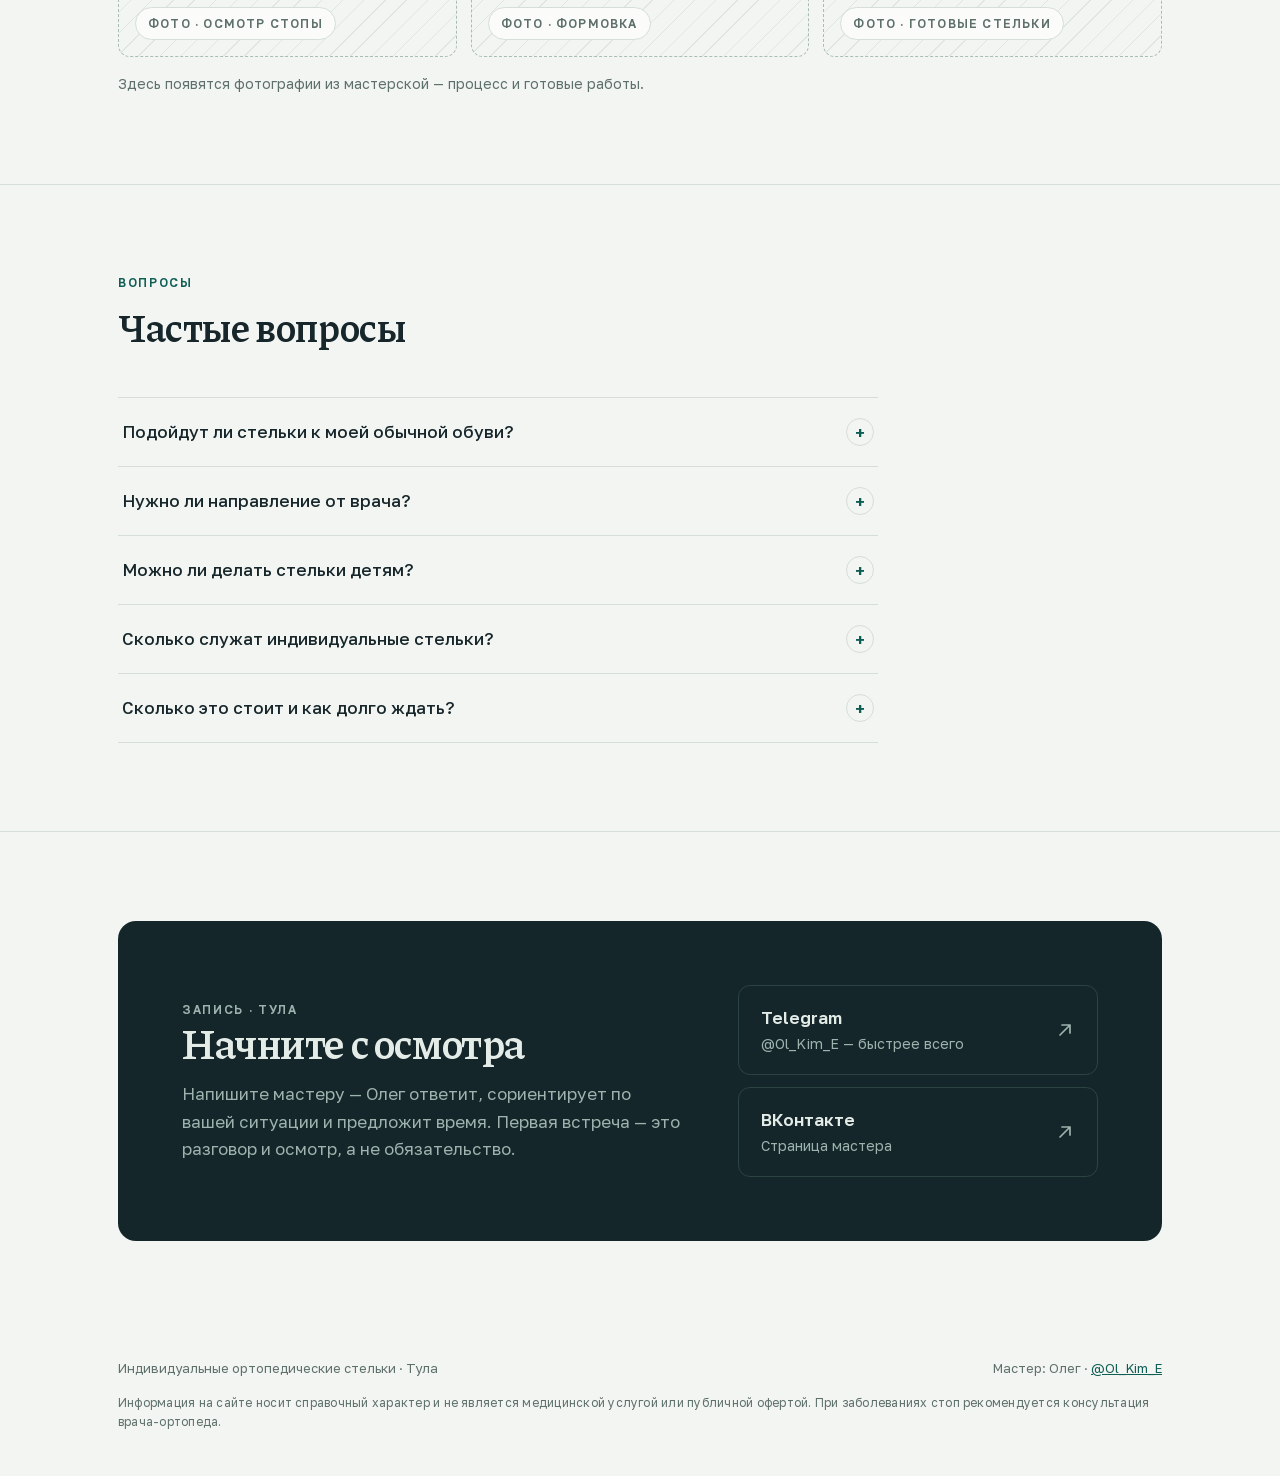
==== commit ce6d5695: "fix: strengthen accessibility and build verification" ====
--- a/index.html
+++ b/index.html
@@ -1,4 +1,4 @@
-<!doctype html>
+<!DOCTYPE html>
 <html lang="ru">
 <head>
 <meta charset="utf-8">
@@ -82,7 +82,7 @@
   --surface-2: #EBEFEA;
   --ink: #16262A;
   --muted: #51625F;
-  --faint: #7C8D89;
+  --faint: #5E706C;
   --line: #D5DED9;
   --contour: #A7BDB7;
   --accent: #0F5E56;
@@ -92,6 +92,7 @@
   --panel-ink: #E4ECE8;
   --panel-muted: #9DB3AD;
   --panel-line: #2C4441;
+  --panel-focus: #7ED4C4;
   --focus: #0F5E56;
   --shadow: 0 1px 2px rgba(22, 38, 42, 0.06), 0 12px 32px -16px rgba(22, 38, 42, 0.18);
 }
@@ -113,6 +114,7 @@
     --panel-ink: #DFE9E5;
     --panel-muted: #9DB3AD;
     --panel-line: #24383A;
+    --panel-focus: #7ED4C4;
     --focus: #58BFAD;
     --shadow: 0 1px 2px rgba(0, 0, 0, 0.3), 0 12px 32px -16px rgba(0, 0, 0, 0.5);
   }
@@ -134,6 +136,7 @@
   --panel-ink: #DFE9E5;
   --panel-muted: #9DB3AD;
   --panel-line: #24383A;
+  --panel-focus: #7ED4C4;
   --focus: #58BFAD;
   --shadow: 0 1px 2px rgba(0, 0, 0, 0.3), 0 12px 32px -16px rgba(0, 0, 0, 0.5);
 }
@@ -170,6 +173,11 @@
   outline: 2px solid var(--focus);
   outline-offset: 3px;
   border-radius: 2px;
+}
+
+.artromot-section :focus-visible,
+.contact-panel :focus-visible {
+  outline-color: var(--panel-focus);
 }
 
 .wrap {
@@ -396,7 +404,15 @@
 .ind-card svg { color: var(--accent); }
 
 /* --- process --- */
-.steps { display: grid; grid-template-columns: repeat(4, minmax(0, 1fr)); gap: 14px; counter-reset: step; }
+.steps {
+  display: grid;
+  grid-template-columns: repeat(4, minmax(0, 1fr));
+  gap: 14px;
+  margin: 0;
+  padding: 0;
+  list-style: none;
+  counter-reset: step;
+}
 
 .step {
   position: relative;
@@ -528,6 +544,8 @@
 .contact-panel h2 { font-size: clamp(28px, 3.6vw, 42px); }
 
 .contact-panel .sub { color: var(--panel-muted); margin-top: 14px; max-width: 30em; }
+
+.eyebrow-panel { color: var(--panel-muted); }
 
 .contact-links { display: flex; flex-direction: column; gap: 12px; }
 
@@ -690,7 +708,7 @@
         <h2 id="proc-heading">Как проходит изготовление</h2>
         <p class="sub">Стельки делаются не «по слепку из каталога», а по вашей стопе — от осмотра до контроля после носки.</p>
       </div>
-      <ol class="steps" style="margin:0; padding:0; list-style:none;">
+      <ol class="steps">
         <li class="step reveal">
           <span class="num">1</span>
           <h3>Осмотр</h3>
@@ -807,7 +825,7 @@
     <div class="wrap">
       <div class="contact-panel">
         <div>
-          <p class="eyebrow" style="color: var(--panel-muted);">Запись · Тула</p>
+          <p class="eyebrow eyebrow-panel">Запись · Тула</p>
           <h2 id="contact-heading">Начните с осмотра</h2>
           <p class="sub">Напишите мастеру — Олег ответит, сориентирует по вашей ситуации и предложит время. Первая встреча — это разговор и осмотр, а не обязательство.</p>
         </div>
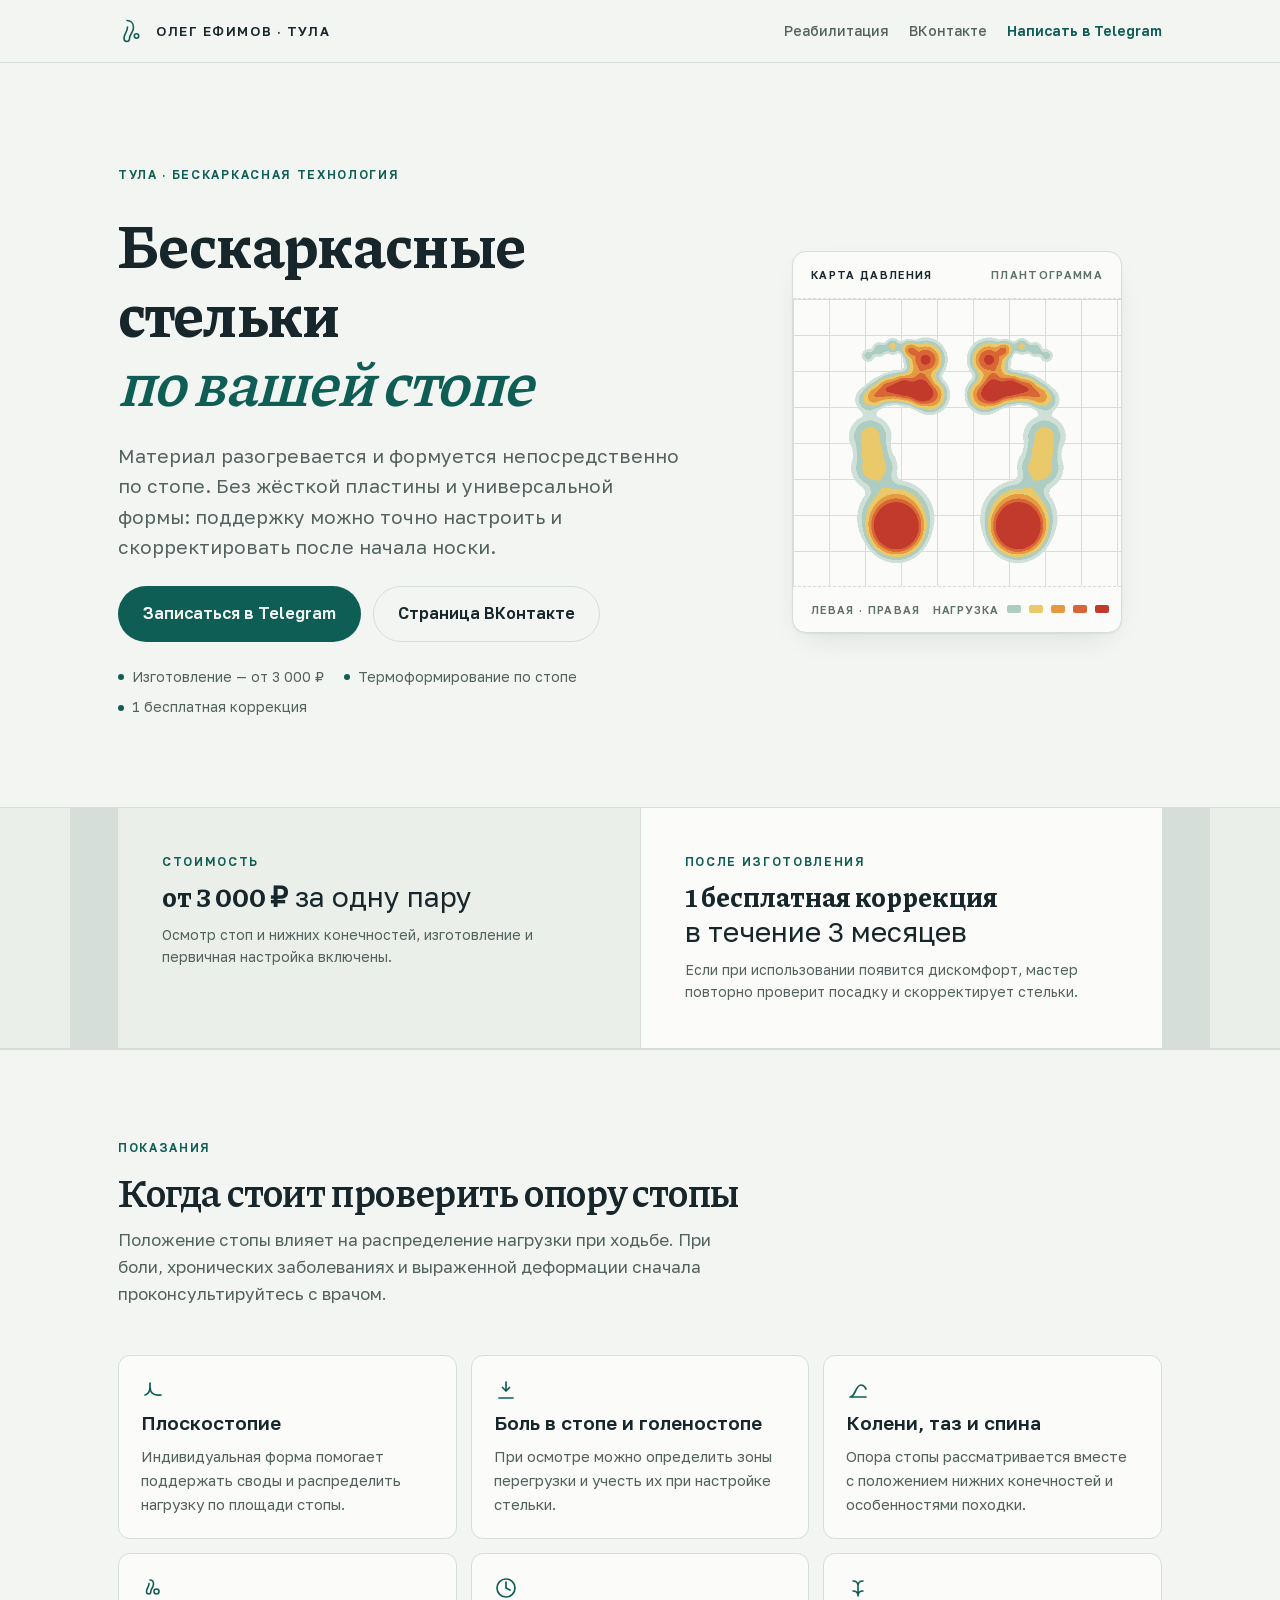
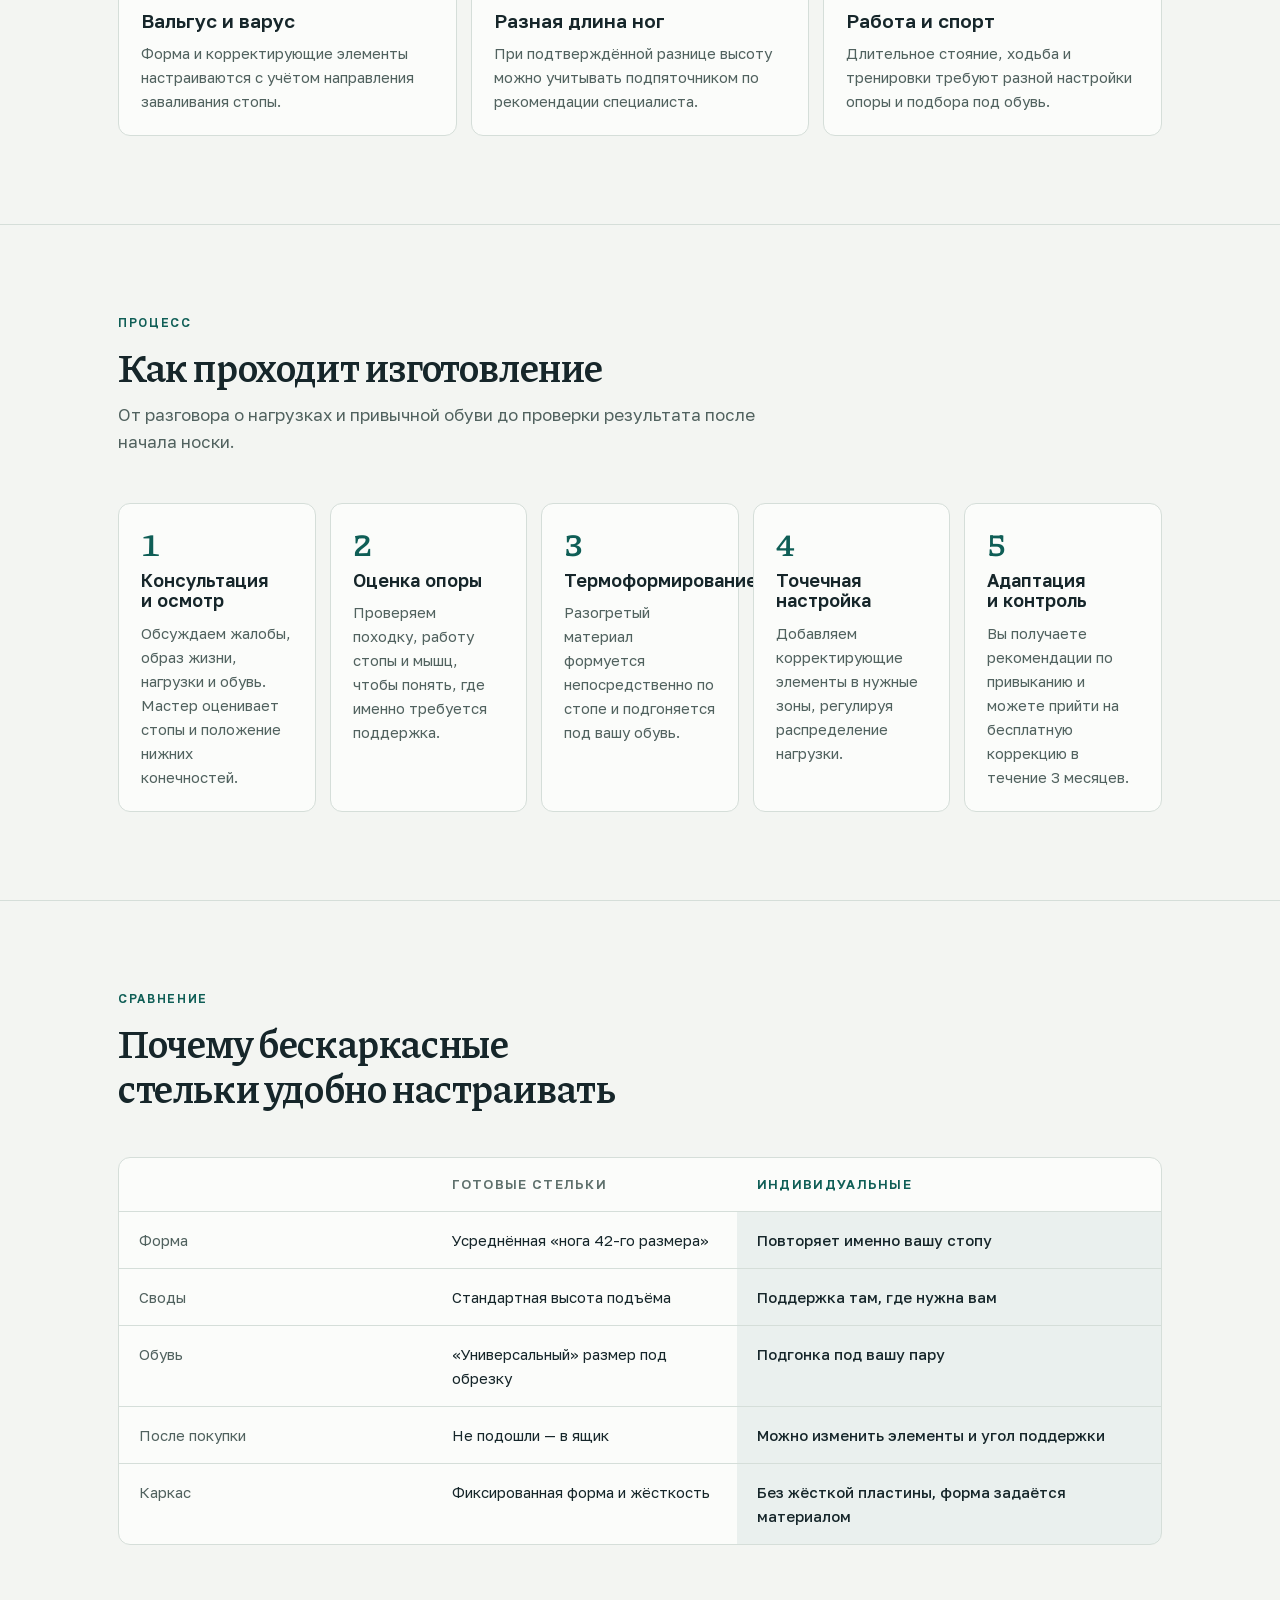
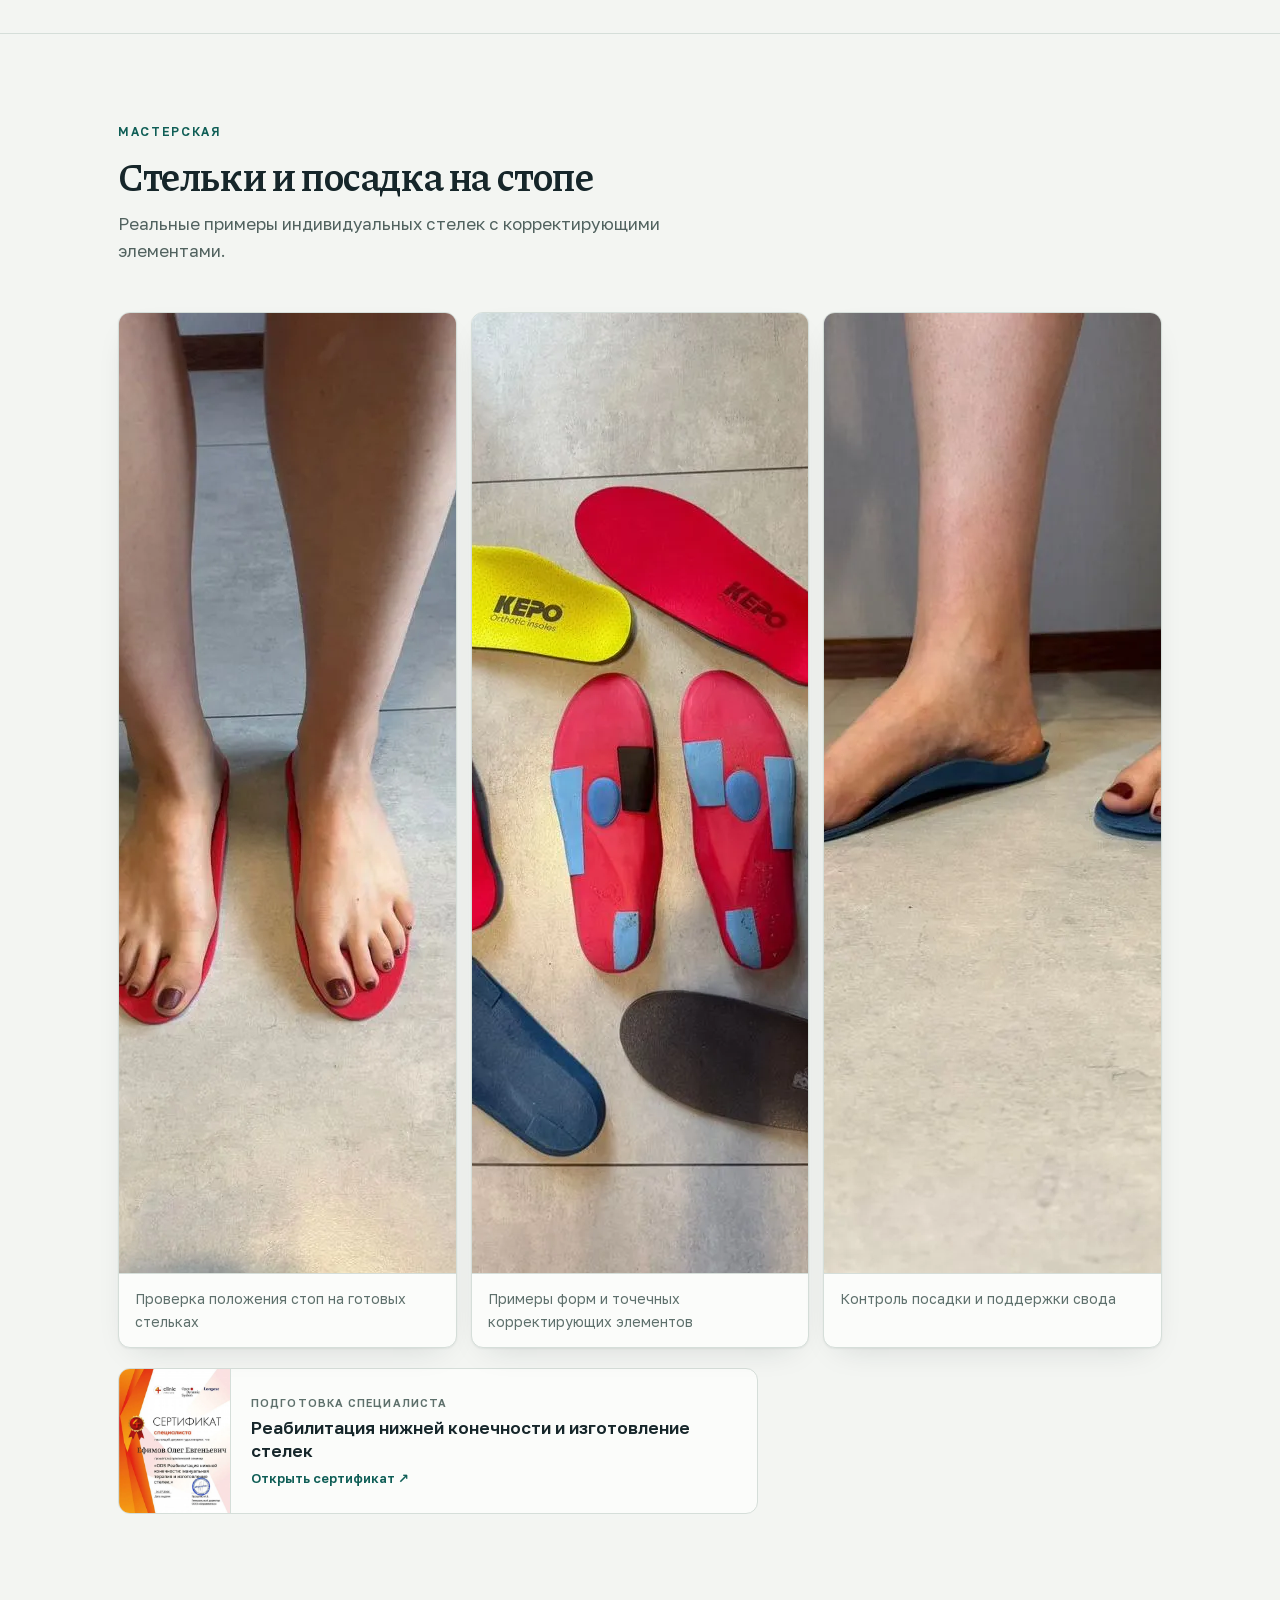
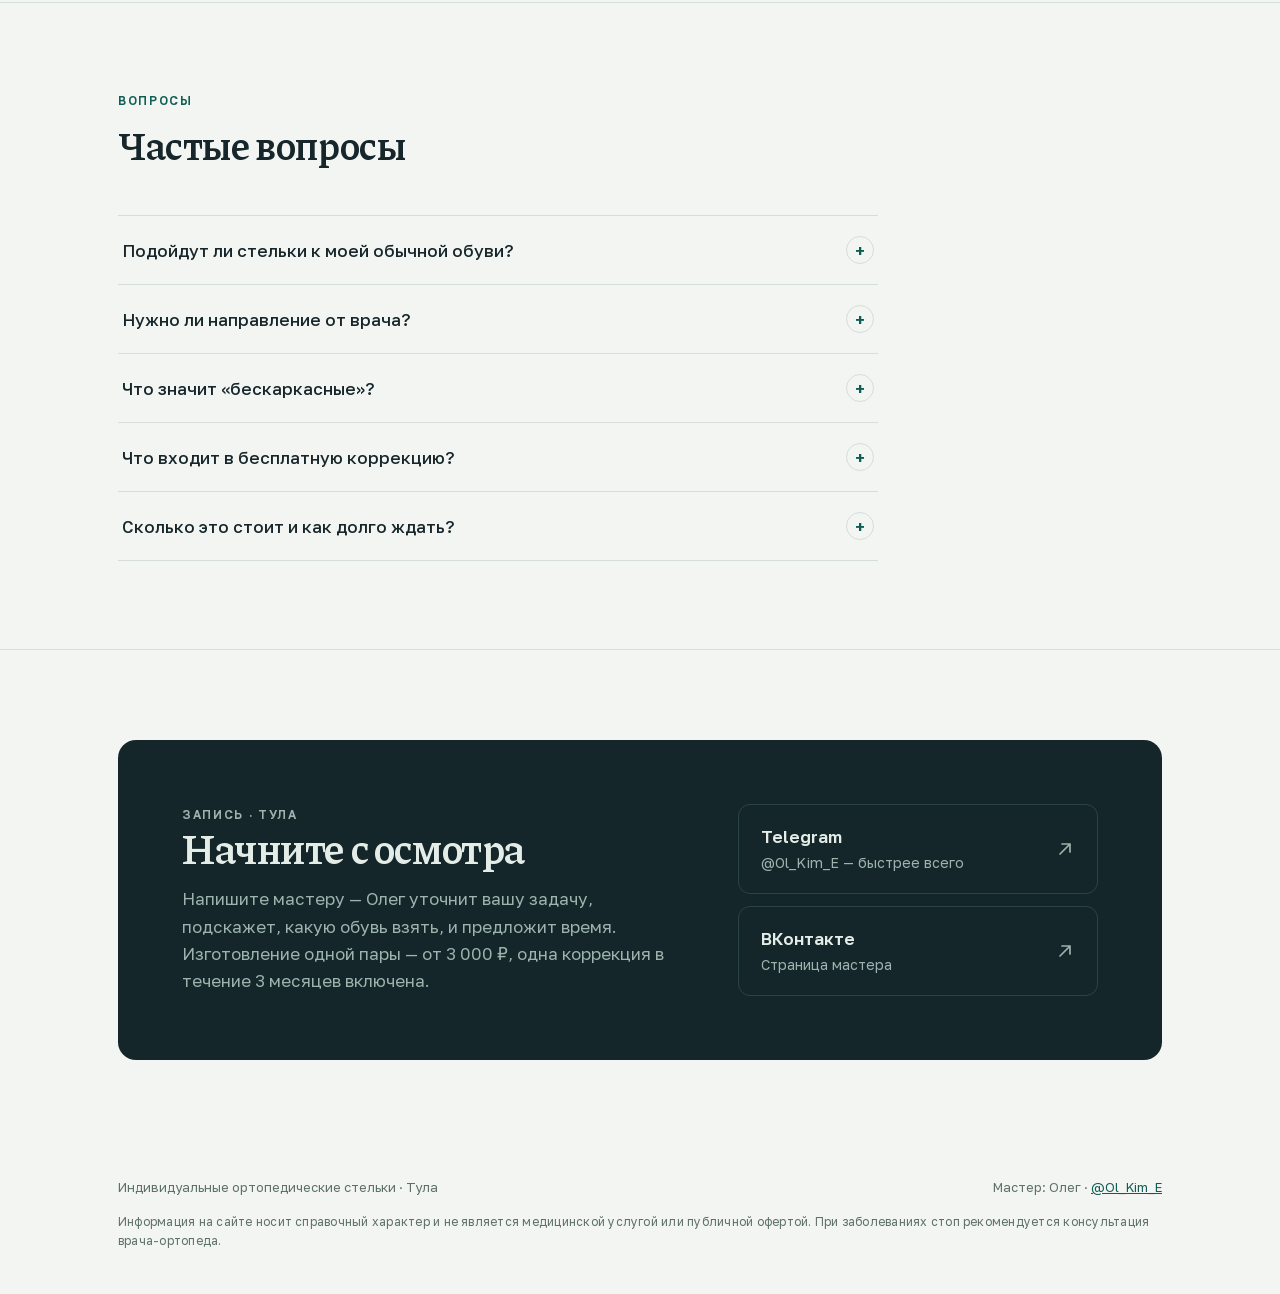
==== commit 646e79ed: "feat: align insole landing with current Avito offer" ====
--- a/index.html
+++ b/index.html
@@ -3,13 +3,13 @@
 <head>
 <meta charset="utf-8">
 <meta name="viewport" content="width=device-width, initial-scale=1">
-<title>Индивидуальные ортопедические стельки в Туле — изготовление по стопе</title>
-<meta name="description" content="Индивидуальные ортопедические стельки в Туле: осмотр стопы, формовка по вашей стопе, подгонка под обувь и коррекция после носки. Запись у мастера Олега Ефимова.">
+<title>Индивидуальные бескаркасные стельки в Туле — от 3 000 ₽</title>
+<meta name="description" content="Индивидуальные бескаркасные стельки в Туле: осмотр стопы, термоформирование, подгонка под обувь и одна бесплатная коррекция в течение 3 месяцев. Изготовление — от 3 000 ₽.">
 <link rel="canonical" href="https://dovnaravwork.github.io/stelki-tula/">
 <meta property="og:type" content="website">
 <meta property="og:locale" content="ru_RU">
-<meta property="og:title" content="Индивидуальные ортопедические стельки в Туле — изготовление по стопе">
-<meta property="og:description" content="Индивидуальные ортопедические стельки в Туле: осмотр стопы, формовка по вашей стопе, подгонка под обувь и коррекция после носки. Запись у мастера Олега Ефимова.">
+<meta property="og:title" content="Индивидуальные бескаркасные стельки в Туле — от 3 000 ₽">
+<meta property="og:description" content="Индивидуальные бескаркасные стельки в Туле: осмотр стопы, термоформирование, подгонка под обувь и одна бесплатная коррекция в течение 3 месяцев. Изготовление — от 3 000 ₽.">
 <meta property="og:url" content="https://dovnaravwork.github.io/stelki-tula/">
 <meta property="og:image" content="https://dovnaravwork.github.io/stelki-tula/og.png">
 <meta name="twitter:card" content="summary_large_image">
@@ -24,8 +24,9 @@
   "@context": "https://schema.org",
   "@type": "LocalBusiness",
   "name": "Индивидуальные ортопедические стельки — мастер Олег Ефимов",
-  "description": "Индивидуальные ортопедические стельки в Туле: осмотр стопы, формовка по вашей стопе, подгонка под обувь и коррекция после носки. Запись у мастера Олега Ефимова.",
+  "description": "Индивидуальные бескаркасные стельки в Туле: осмотр стопы, термоформирование, подгонка под обувь и одна бесплатная коррекция в течение 3 месяцев. Изготовление — от 3 000 ₽.",
   "url": "https://dovnaravwork.github.io/stelki-tula/",
+  "priceRange": "от 3 000 ₽",
   "address": {
     "@type": "PostalAddress",
     "addressLocality": "Тула",
@@ -34,7 +35,14 @@
   "sameAs": [
     "https://t.me/Ol_Kim_E",
     "https://vk.ru/olegevgenievih"
-  ]
+  ],
+  "makesOffer": {
+    "@type": "Offer",
+    "name": "Изготовление одной пары индивидуальных бескаркасных стелек",
+    "price": "3000",
+    "priceCurrency": "RUB",
+    "description": "Осмотр стоп и нижних конечностей, изготовление одной пары и одна бесплатная коррекция в течение 3 месяцев."
+  }
 }
 </script>
 <style>
@@ -362,6 +370,49 @@
   display: inline-block;
 }
 
+/* ============ current offer ============ */
+.offer-strip {
+  border-top: 1px solid var(--line);
+  border-bottom: 1px solid var(--line);
+  background: var(--surface-2);
+}
+
+.offer-grid {
+  display: grid;
+  grid-template-columns: repeat(2, minmax(0, 1fr));
+  gap: 1px;
+  padding-top: 0;
+  padding-bottom: 0;
+  background: var(--line);
+}
+
+.offer-item {
+  min-width: 0;
+  padding: clamp(28px, 4vw, 44px);
+  background: var(--surface-2);
+}
+
+.offer-item-accent { background: var(--surface); }
+
+.offer-main {
+  margin-top: 8px;
+  font-size: clamp(20px, 2.2vw, 28px);
+  line-height: 1.25;
+  text-wrap: balance;
+}
+
+.offer-main strong {
+  font-family: "Piazzolla", Georgia, serif;
+  font-weight: 700;
+}
+
+.offer-note {
+  max-width: 38em;
+  margin-top: 10px;
+  color: var(--muted);
+  font-size: 14px;
+}
+
 /* ============ sections ============ */
 .section { padding: clamp(48px, 7vw, 88px) 0; border-top: 1px solid var(--line); }
 
@@ -406,7 +457,7 @@
 /* --- process --- */
 .steps {
   display: grid;
-  grid-template-columns: repeat(4, minmax(0, 1fr));
+  grid-template-columns: repeat(5, minmax(0, 1fr));
   gap: 14px;
   margin: 0;
   padding: 0;
@@ -463,33 +514,87 @@
 
 .compare td.hl { background: color-mix(in srgb, var(--accent) 7%, transparent); font-weight: 500; }
 
-/* --- gallery placeholders --- */
+/* --- work gallery --- */
 .gallery { display: grid; grid-template-columns: repeat(3, minmax(0, 1fr)); gap: 14px; }
 
-.ph {
-  aspect-ratio: 4 / 3;
-  border: 1px dashed var(--contour);
+.work-card {
+  min-width: 0;
+  margin: 0;
+  overflow: hidden;
+  border: 1px solid var(--line);
   border-radius: 12px;
-  background:
-    repeating-linear-gradient(-45deg, transparent 0 14px, color-mix(in srgb, var(--contour) 26%, transparent) 14px 15px);
+  background: var(--surface);
+  box-shadow: var(--shadow);
+}
+
+.work-photo {
+  display: block;
+  width: 100%;
+  aspect-ratio: 3 / 4;
+  object-fit: cover;
+  background: var(--surface-2);
+}
+
+.work-card figcaption {
+  min-height: 72px;
+  padding: 14px 16px;
+  border-top: 1px solid var(--line);
+  font-size: 14px;
+  color: var(--faint);
+}
+
+.insole-credential {
+  display: grid;
+  grid-template-columns: 112px minmax(0, 1fr);
+  max-width: 640px;
+  margin-top: 20px;
+  overflow: hidden;
+  background: var(--surface);
+  border: 1px solid var(--line);
+  border-radius: 12px;
+  color: var(--ink);
+  text-decoration: none;
+  transition: border-color 120ms ease, transform 120ms ease;
+}
+
+.insole-credential:hover {
+  border-color: var(--contour);
+  transform: translateY(-2px);
+}
+
+.insole-credential > img {
+  display: block;
+  width: 112px;
+  height: 144px;
+  object-fit: cover;
+  object-position: top;
+  border-right: 1px solid var(--line);
+}
+
+.insole-credential > span {
   display: flex;
-  align-items: flex-end;
-  padding: 16px;
-}
-
-.ph span {
-  font-size: 12px;
+  flex-direction: column;
+  justify-content: center;
+  gap: 5px;
+  min-width: 0;
+  padding: 18px 20px;
+}
+
+.insole-credential small {
+  color: var(--faint);
+  font-size: 11px;
   font-weight: 600;
   letter-spacing: 0.1em;
   text-transform: uppercase;
-  color: var(--faint);
-  background: var(--surface);
-  border: 1px solid var(--line);
-  border-radius: 999px;
-  padding: 6px 12px;
-}
-
-.gallery-note { margin-top: 16px; font-size: 14px; color: var(--faint); }
+}
+
+.insole-credential strong { line-height: 1.35; }
+
+.insole-credential b {
+  color: var(--accent);
+  font-size: 13px;
+  font-weight: 600;
+}
 
 /* --- faq --- */
 .faq { max-width: 760px; display: flex; flex-direction: column; }
@@ -597,11 +702,15 @@
 }
 
 @media (max-width: 560px) {
-  .ind-grid, .steps, .gallery { grid-template-columns: 1fr; }
+  .offer-grid, .ind-grid, .steps, .gallery { grid-template-columns: 1fr; }
   .head-links a.vk-head { display: none; }
   .btn { width: 100%; justify-content: center; }
   .site-head .wrap { flex-wrap: wrap; justify-content: center; }
   .scan-head, .scan-foot { flex-wrap: wrap; }
+  .work-card figcaption { min-height: auto; }
+  .insole-credential { grid-template-columns: 88px minmax(0, 1fr); }
+  .insole-credential > img { width: 88px; height: 132px; }
+  .insole-credential > span { padding: 14px 16px; }
 }
 
 </style>
@@ -629,17 +738,17 @@
   <section class="hero" aria-labelledby="hero-heading">
     <div class="wrap">
       <div class="hero-copy">
-        <p class="eyebrow">Тула · индивидуальное изготовление</p>
-        <h1 id="hero-heading">Стельки, снятые <em>с&nbsp;вашей стопы</em></h1>
-        <p class="lede">Не «примерно ваш размер» из аптеки, а опора, повторяющая форму именно вашей стопы: с осмотром стопы перед изготовлением и подгонкой под вашу обувь.</p>
+        <p class="eyebrow">Тула · бескаркасная технология</p>
+        <h1 id="hero-heading">Бескаркасные стельки <em>по&nbsp;вашей стопе</em></h1>
+        <p class="lede">Материал разогревается и формуется непосредственно по стопе. Без жёсткой пластины и универсальной формы: поддержку можно точно настроить и скорректировать после начала носки.</p>
         <div class="cta-row">
           <a class="btn btn-primary" href="https://t.me/Ol_Kim_E" target="_blank" rel="noopener">Записаться в Telegram</a>
           <a class="btn btn-ghost" href="https://vk.ru/olegevgenievih" target="_blank" rel="noopener">Страница ВКонтакте</a>
         </div>
         <ul class="hero-notes">
-          <li><span class="dot"></span>Осмотр стопы перед изготовлением</li>
-          <li><span class="dot"></span>Формовка по вашей стопе</li>
-          <li><span class="dot"></span>Коррекция стелек после носки</li>
+          <li><span class="dot"></span>Изготовление — от 3 000 ₽</li>
+          <li><span class="dot"></span>Термоформирование по стопе</li>
+          <li><span class="dot"></span>1 бесплатная коррекция</li>
         </ul>
       </div>
 
@@ -659,43 +768,58 @@
     </div>
   </section>
 
+  <section class="offer-strip" id="price" aria-label="Стоимость и условия коррекции">
+    <div class="wrap offer-grid">
+      <div class="offer-item">
+        <p class="eyebrow">Стоимость</p>
+        <p class="offer-main"><strong>от 3 000 ₽</strong> за одну пару</p>
+        <p class="offer-note">Осмотр стоп и нижних конечностей, изготовление и первичная настройка включены.</p>
+      </div>
+      <div class="offer-item offer-item-accent">
+        <p class="eyebrow">После изготовления</p>
+        <p class="offer-main"><strong>1 бесплатная коррекция</strong> в течение 3 месяцев</p>
+        <p class="offer-note">Если при использовании появится дискомфорт, мастер повторно проверит посадку и скорректирует стельки.</p>
+      </div>
+    </div>
+  </section>
+
   <section class="section" aria-labelledby="ind-heading">
     <div class="wrap">
       <div class="section-head">
         <p class="eyebrow">Показания</p>
-        <h2 id="ind-heading">Когда нужны индивидуальные стельки</h2>
-        <p class="sub">Стопа — фундамент всего тела. Когда опора распределена неправильно, страдают не только ступни, но и колени, таз и спина.</p>
+        <h2 id="ind-heading">Когда стоит проверить опору стопы</h2>
+        <p class="sub">Положение стопы влияет на распределение нагрузки при ходьбе. При боли, хронических заболеваниях и выраженной деформации сначала проконсультируйтесь с врачом.</p>
       </div>
       <div class="ind-grid">
         <article class="ind-card reveal">
           <svg width="24" height="24" viewBox="0 0 24 24" fill="none" aria-hidden="true"><path d="M4 17c3-1 5-4 5-8m0 0c0 6 4 9 11 8M9 9V5" stroke="currentColor" stroke-width="1.7" stroke-linecap="round"/></svg>
           <h3>Плоскостопие</h3>
-          <p>Свод стопы перестаёт пружинить — ноги устают и гудят даже после обычного дня.</p>
+          <p>Индивидуальная форма помогает поддержать своды и распределить нагрузку по площади стопы.</p>
         </article>
         <article class="ind-card reveal">
           <svg width="24" height="24" viewBox="0 0 24 24" fill="none" aria-hidden="true"><path d="M12 4v9m0 0-3.5-3.5M12 13l3.5-3.5M5 20h14" stroke="currentColor" stroke-width="1.7" stroke-linecap="round" stroke-linejoin="round"/></svg>
-          <h3>Боль в пятке, шпора</h3>
-          <p>Правильная разгрузка пятки снимает давление с болезненной точки при каждом шаге.</p>
+          <h3>Боль в стопе и голеностопе</h3>
+          <p>При осмотре можно определить зоны перегрузки и учесть их при настройке стельки.</p>
         </article>
         <article class="ind-card reveal">
           <svg width="24" height="24" viewBox="0 0 24 24" fill="none" aria-hidden="true"><path d="M4 19c2.5 0 3.5-2 5-5s3-7 6-7c2.5 0 4 2 5 4M4 19h16" stroke="currentColor" stroke-width="1.7" stroke-linecap="round"/></svg>
-          <h3>Спорт и бег</h3>
-          <p>Стабильная постановка стопы — меньше ударной нагрузки на суставы и риска травм.</p>
+          <h3>Колени, таз и спина</h3>
+          <p>Опора стопы рассматривается вместе с положением нижних конечностей и особенностями походки.</p>
         </article>
         <article class="ind-card reveal">
           <svg width="24" height="24" viewBox="0 0 24 24" fill="none" aria-hidden="true"><path d="M9 4c2 0 3.5 1.5 3.5 4 0 2-.8 3-1.5 4.2-.7 1.1-1.2 2-1.2 3.3 0 1.5-.9 2.5-2.1 2.5S5.5 17 5.5 15.5c0-1.7.6-2.8 1.3-4C7.4 10.3 8 9.2 8 7.5M18 15.5a2.5 2.5 0 1 1-5 0 2.5 2.5 0 0 1 5 0Z" stroke="currentColor" stroke-width="1.6" stroke-linecap="round"/></svg>
-          <h3>Детская стопа</h3>
-          <p>Стопа ребёнка формируется до подросткового возраста — поддержать её вовремя проще, чем исправлять потом.</p>
+          <h3>Вальгус и варус</h3>
+          <p>Форма и корректирующие элементы настраиваются с учётом направления заваливания стопы.</p>
         </article>
         <article class="ind-card reveal">
           <svg width="24" height="24" viewBox="0 0 24 24" fill="none" aria-hidden="true"><path d="M12 6v6l4 2m5-2a9 9 0 1 1-18 0 9 9 0 0 1 18 0Z" stroke="currentColor" stroke-width="1.7" stroke-linecap="round"/></svg>
-          <h3>Работа «на ногах»</h3>
-          <p>Смена за прилавком, у станка или в цеху — стельки распределяют нагрузку на весь день.</p>
+          <h3>Разная длина ног</h3>
+          <p>При подтверждённой разнице высоту можно учитывать подпяточником по рекомендации специалиста.</p>
         </article>
         <article class="ind-card reveal">
           <svg width="24" height="24" viewBox="0 0 24 24" fill="none" aria-hidden="true"><path d="M12 20V10m0 0c0-3 2-5 5-5M12 10c0-3-2-5-5-5m5 15c0-3 2-5 5-5m-10 0c3 0 5 2 5 5" stroke="currentColor" stroke-width="1.6" stroke-linecap="round"/></svg>
-          <h3>Колени и поясница</h3>
-          <p>Перекос в опоре поднимается вверх по цепочке: стопа → колено → таз → спина. Начинать стоит с фундамента.</p>
+          <h3>Работа и спорт</h3>
+          <p>Длительное стояние, ходьба и тренировки требуют разной настройки опоры и подбора под обувь.</p>
         </article>
       </div>
     </div>
@@ -706,28 +830,33 @@
       <div class="section-head">
         <p class="eyebrow">Процесс</p>
         <h2 id="proc-heading">Как проходит изготовление</h2>
-        <p class="sub">Стельки делаются не «по слепку из каталога», а по вашей стопе — от осмотра до контроля после носки.</p>
+        <p class="sub">От разговора о нагрузках и привычной обуви до проверки результата после начала носки.</p>
       </div>
       <ol class="steps">
         <li class="step reveal">
           <span class="num">1</span>
-          <h3>Осмотр</h3>
-          <p>Мастер осматривает стопы, оценивает своды и постановку, разбирает жалобы: где болит и когда.</p>
+          <h3>Консультация и осмотр</h3>
+          <p>Обсуждаем жалобы, образ жизни, нагрузки и обувь. Мастер оценивает стопы и положение нижних конечностей.</p>
         </li>
         <li class="step reveal">
           <span class="num">2</span>
-          <h3>Формовка</h3>
-          <p>Основа стельки формуется по вашей стопе — с учётом сводов, зон перегрузки и особенностей походки.</p>
+          <h3>Оценка опоры</h3>
+          <p>Проверяем походку, работу стопы и мышц, чтобы понять, где именно требуется поддержка.</p>
         </li>
         <li class="step reveal">
           <span class="num">3</span>
-          <h3>Подгонка</h3>
-          <p>Стельки подгоняются под обувь, которую вы реально носите, — от кроссовок до рабочих ботинок.</p>
+          <h3>Термоформирование</h3>
+          <p>Разогретый материал формуется непосредственно по стопе и подгоняется под вашу обувь.</p>
         </li>
         <li class="step reveal">
           <span class="num">4</span>
-          <h3>Коррекция</h3>
-          <p>После первых недель носки стельки можно скорректировать — стопа «рассказывает», что ей нужно.</p>
+          <h3>Точечная настройка</h3>
+          <p>Добавляем корректирующие элементы в нужные зоны, регулируя распределение нагрузки.</p>
+        </li>
+        <li class="step reveal">
+          <span class="num">5</span>
+          <h3>Адаптация и контроль</h3>
+          <p>Вы получаете рекомендации по привыканию и можете прийти на бесплатную коррекцию в течение 3 месяцев.</p>
         </li>
       </ol>
     </div>
@@ -737,7 +866,7 @@
     <div class="wrap">
       <div class="section-head">
         <p class="eyebrow">Сравнение</p>
-        <h2 id="cmp-heading">Чем отличаются от готовых из аптеки</h2>
+        <h2 id="cmp-heading">Почему бескаркасные стельки удобно настраивать</h2>
       </div>
       <div class="compare-scroll">
         <table class="compare">
@@ -767,7 +896,12 @@
             <tr>
               <td>После покупки</td>
               <td>Не подошли — в ящик</td>
-              <td class="hl">Коррекция у мастера после носки</td>
+              <td class="hl">Можно изменить элементы и угол поддержки</td>
+            </tr>
+            <tr>
+              <td>Каркас</td>
+              <td>Фиксированная форма и жёсткость</td>
+              <td class="hl">Без жёсткой пластины, форма задаётся материалом</td>
             </tr>
           </tbody>
         </table>
@@ -779,14 +913,31 @@
     <div class="wrap">
       <div class="section-head">
         <p class="eyebrow">Мастерская</p>
-        <h2 id="gal-heading">Работы мастера</h2>
+        <h2 id="gal-heading">Стельки и посадка на стопе</h2>
+        <p class="sub">Реальные примеры индивидуальных стелек с корректирующими элементами.</p>
       </div>
       <div class="gallery">
-        <div class="ph reveal"><span>Фото · осмотр стопы</span></div>
-        <div class="ph reveal"><span>Фото · формовка</span></div>
-        <div class="ph reveal"><span>Фото · готовые стельки</span></div>
-      </div>
-      <p class="gallery-note">Здесь появятся фотографии из мастерской — процесс и готовые работы.</p>
+        <figure class="work-card reveal">
+          <img class="work-photo" src="assets/insoles-fitted-front.webp" width="720" height="960" loading="lazy" decoding="async" alt="Индивидуальные стельки на стопах, вид спереди">
+          <figcaption>Проверка положения стоп на готовых стельках</figcaption>
+        </figure>
+        <figure class="work-card reveal">
+          <img class="work-photo" src="assets/insoles-corrections.webp" width="806" height="960" loading="lazy" decoding="async" alt="Стельки с индивидуальными корректирующими элементами">
+          <figcaption>Примеры форм и точечных корректирующих элементов</figcaption>
+        </figure>
+        <figure class="work-card reveal">
+          <img class="work-photo" src="assets/insoles-fitted-side.webp" width="720" height="960" loading="lazy" decoding="async" alt="Посадка индивидуальной стельки, вид сбоку">
+          <figcaption>Контроль посадки и поддержки свода</figcaption>
+        </figure>
+      </div>
+      <a class="insole-credential" href="assets/certificate-lower-limb-insoles.webp" target="_blank" rel="noopener">
+        <img src="assets/certificate-lower-limb-insoles.webp" width="688" height="960" loading="lazy" decoding="async" alt="Сертификат Олега Ефимова по реабилитации нижней конечности и изготовлению стелек">
+        <span>
+          <small>Подготовка специалиста</small>
+          <strong>Реабилитация нижней конечности и изготовление стелек</strong>
+          <b>Открыть сертификат ↗</b>
+        </span>
+      </a>
     </div>
   </section>
 
@@ -806,16 +957,16 @@
           <p class="answer">Записаться можно напрямую. При болях, хронических заболеваниях и для детей рекомендуем предварительно проконсультироваться с врачом-ортопедом — его заключение поможет мастеру точнее учесть назначения.</p>
         </details>
         <details>
-          <summary>Можно ли делать стельки детям?<span class="mark" aria-hidden="true">+</span></summary>
-          <p class="answer">Можно и часто особенно нужно: детская стопа ещё формируется, и правильная опора в этот период важнее всего. Стельки для растущей стопы периодически корректируются или обновляются.</p>
+          <summary>Что значит «бескаркасные»?<span class="mark" aria-hidden="true">+</span></summary>
+          <p class="answer">В стельке нет жёсткой пластины, которая задаёт одну неизменную форму. Поддержка создаётся геометрией и плотностью материала, а точечные элементы можно менять при коррекции.</p>
         </details>
         <details>
-          <summary>Сколько служат индивидуальные стельки?<span class="mark" aria-hidden="true">+</span></summary>
-          <p class="answer">Зависит от материалов и интенсивности носки — обычно от года и дольше. Плюс индивидуальных в том, что их можно корректировать у мастера, а не покупать новые при каждом изменении.</p>
+          <summary>Что входит в бесплатную коррекцию?<span class="mark" aria-hidden="true">+</span></summary>
+          <p class="answer">В течение 3 месяцев после изготовления можно один раз бесплатно проверить посадку и при необходимости изменить форму или корректирующие элементы стельки.</p>
         </details>
         <details>
           <summary>Сколько это стоит и как долго ждать?<span class="mark" aria-hidden="true">+</span></summary>
-          <p class="answer">Цена и сроки зависят от задачи и материалов. Напишите мастеру в Telegram — он сориентирует по вашей ситуации до записи.</p>
+          <p class="answer">Осмотр стоп и нижних конечностей, изготовление одной пары и одна коррекция стоят от 3 000 ₽. Точный срок Олег назовёт при записи с учётом вашей задачи.</p>
         </details>
       </div>
     </div>
@@ -827,7 +978,7 @@
         <div>
           <p class="eyebrow eyebrow-panel">Запись · Тула</p>
           <h2 id="contact-heading">Начните с осмотра</h2>
-          <p class="sub">Напишите мастеру — Олег ответит, сориентирует по вашей ситуации и предложит время. Первая встреча — это разговор и осмотр, а не обязательство.</p>
+          <p class="sub">Напишите мастеру — Олег уточнит вашу задачу, подскажет, какую обувь взять, и предложит время. Изготовление одной пары — от 3 000 ₽, одна коррекция в течение 3 месяцев включена.</p>
         </div>
         <div class="contact-links">
           <a href="https://t.me/Ol_Kim_E" target="_blank" rel="noopener">
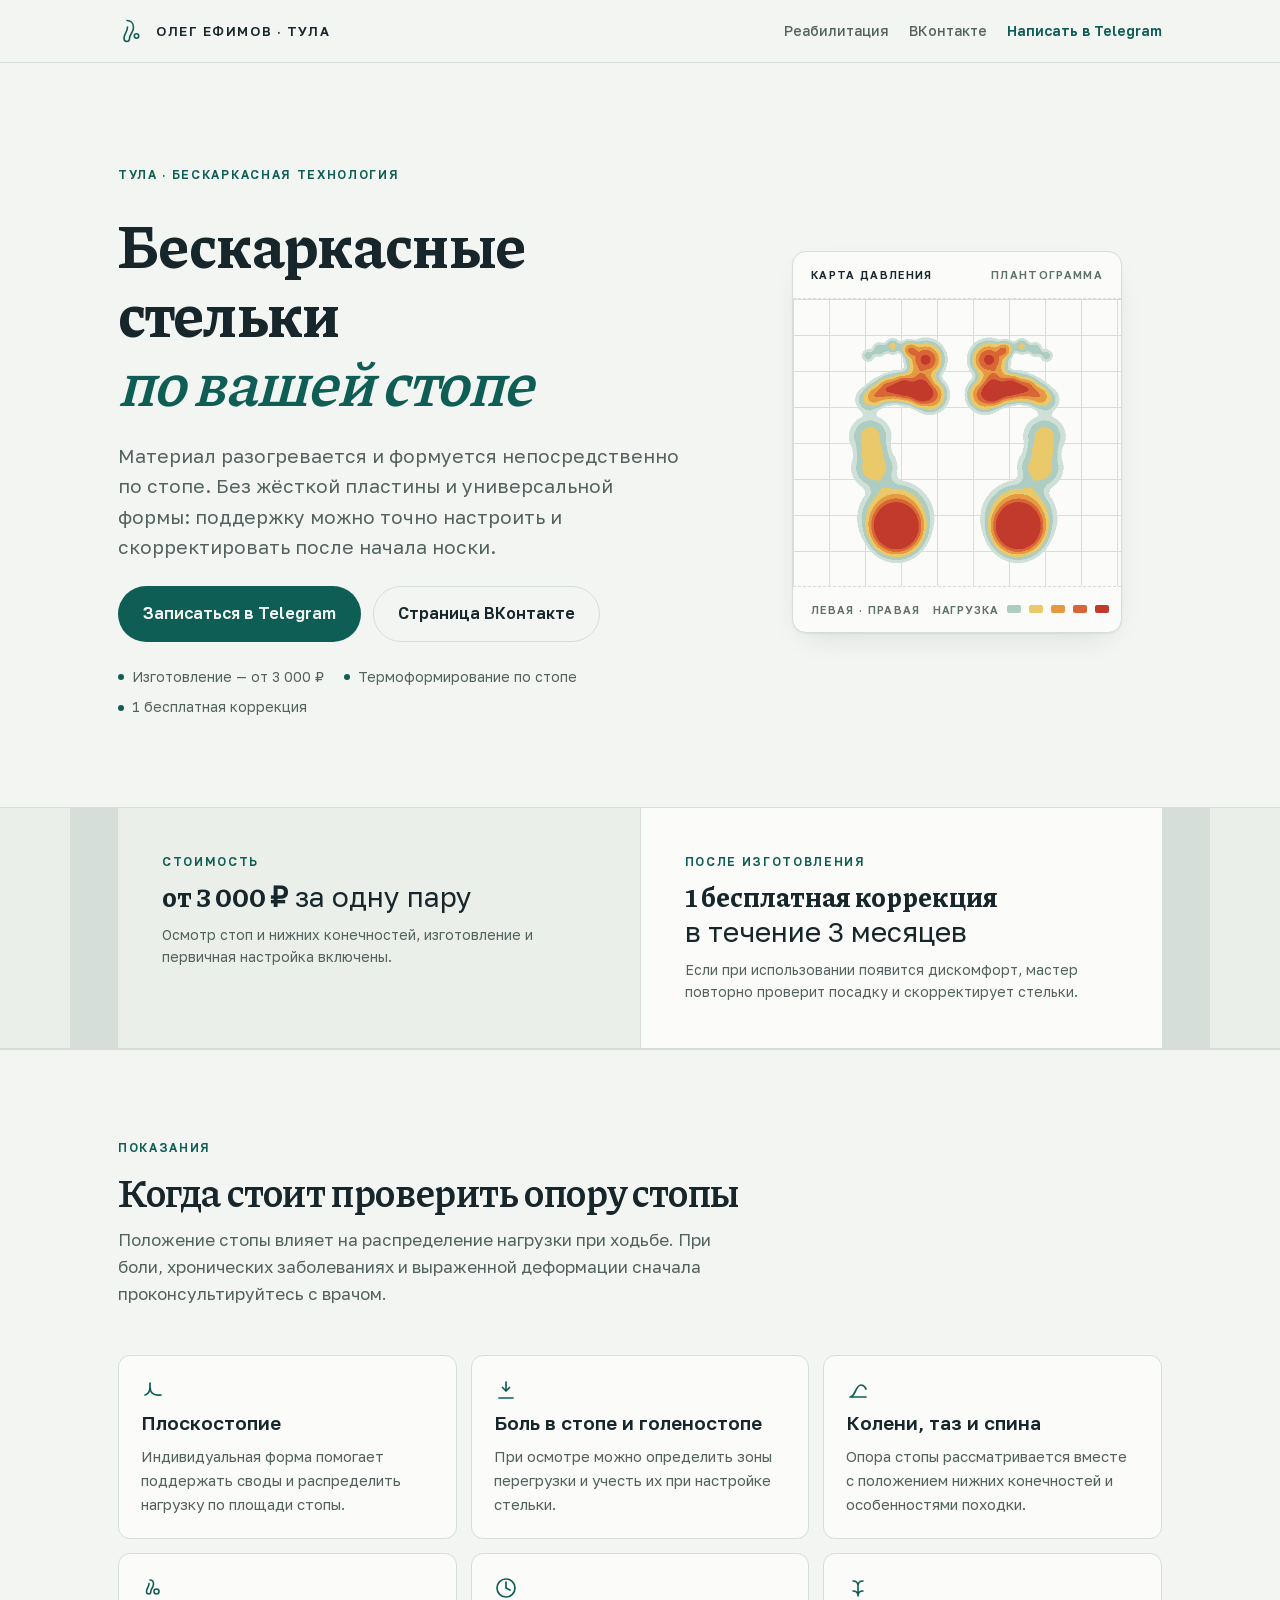
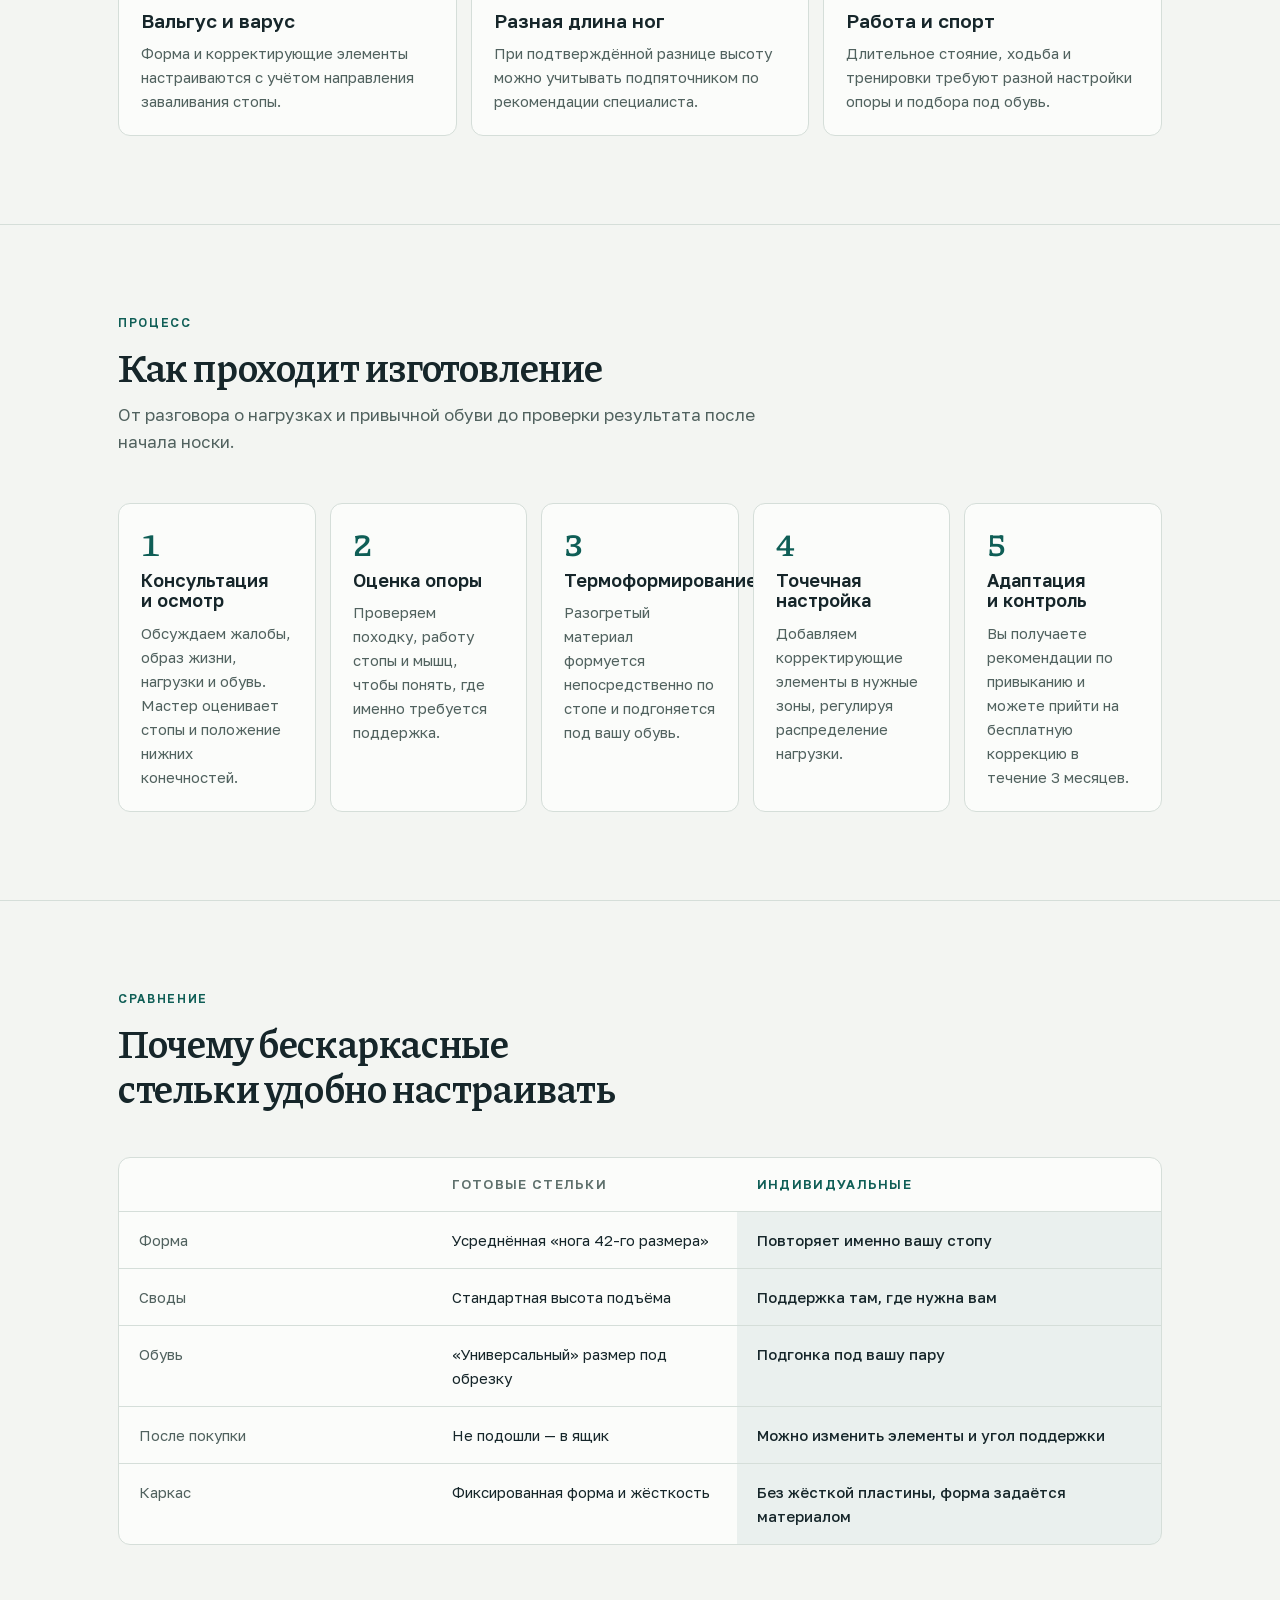
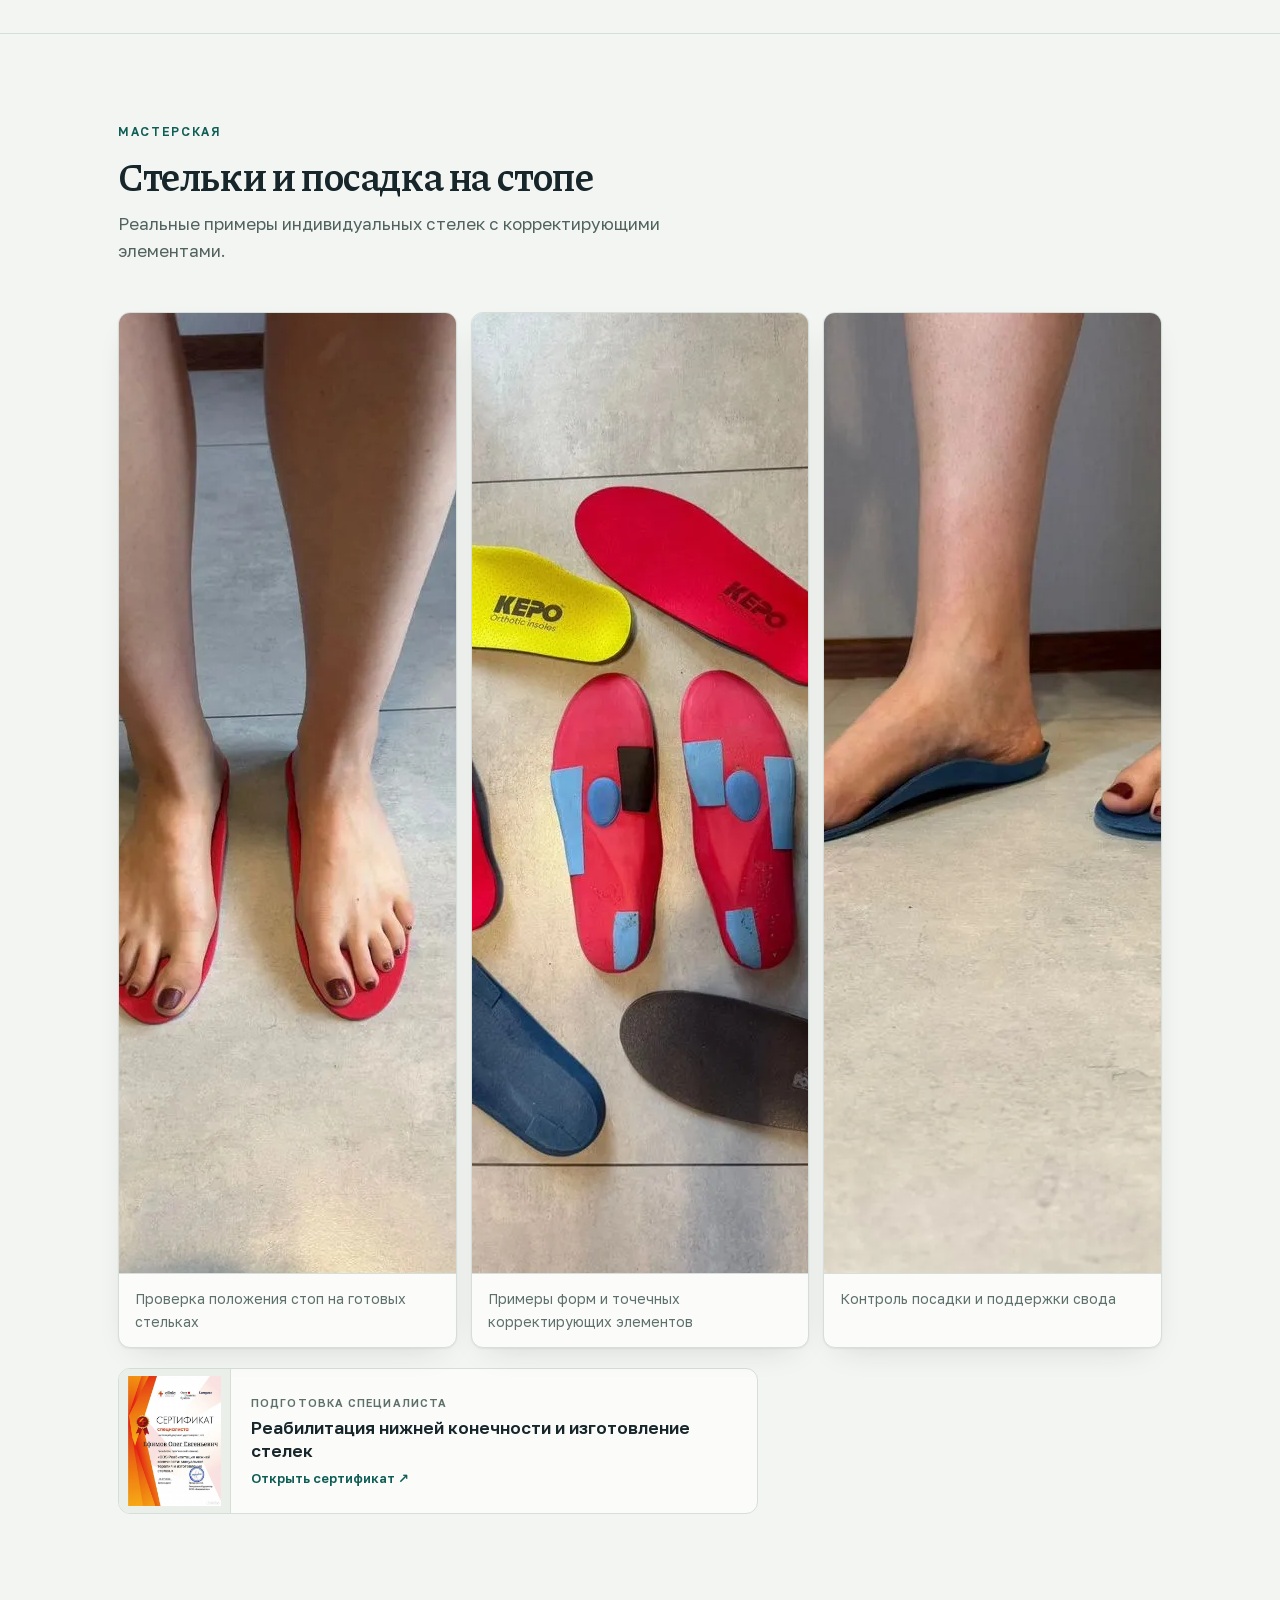
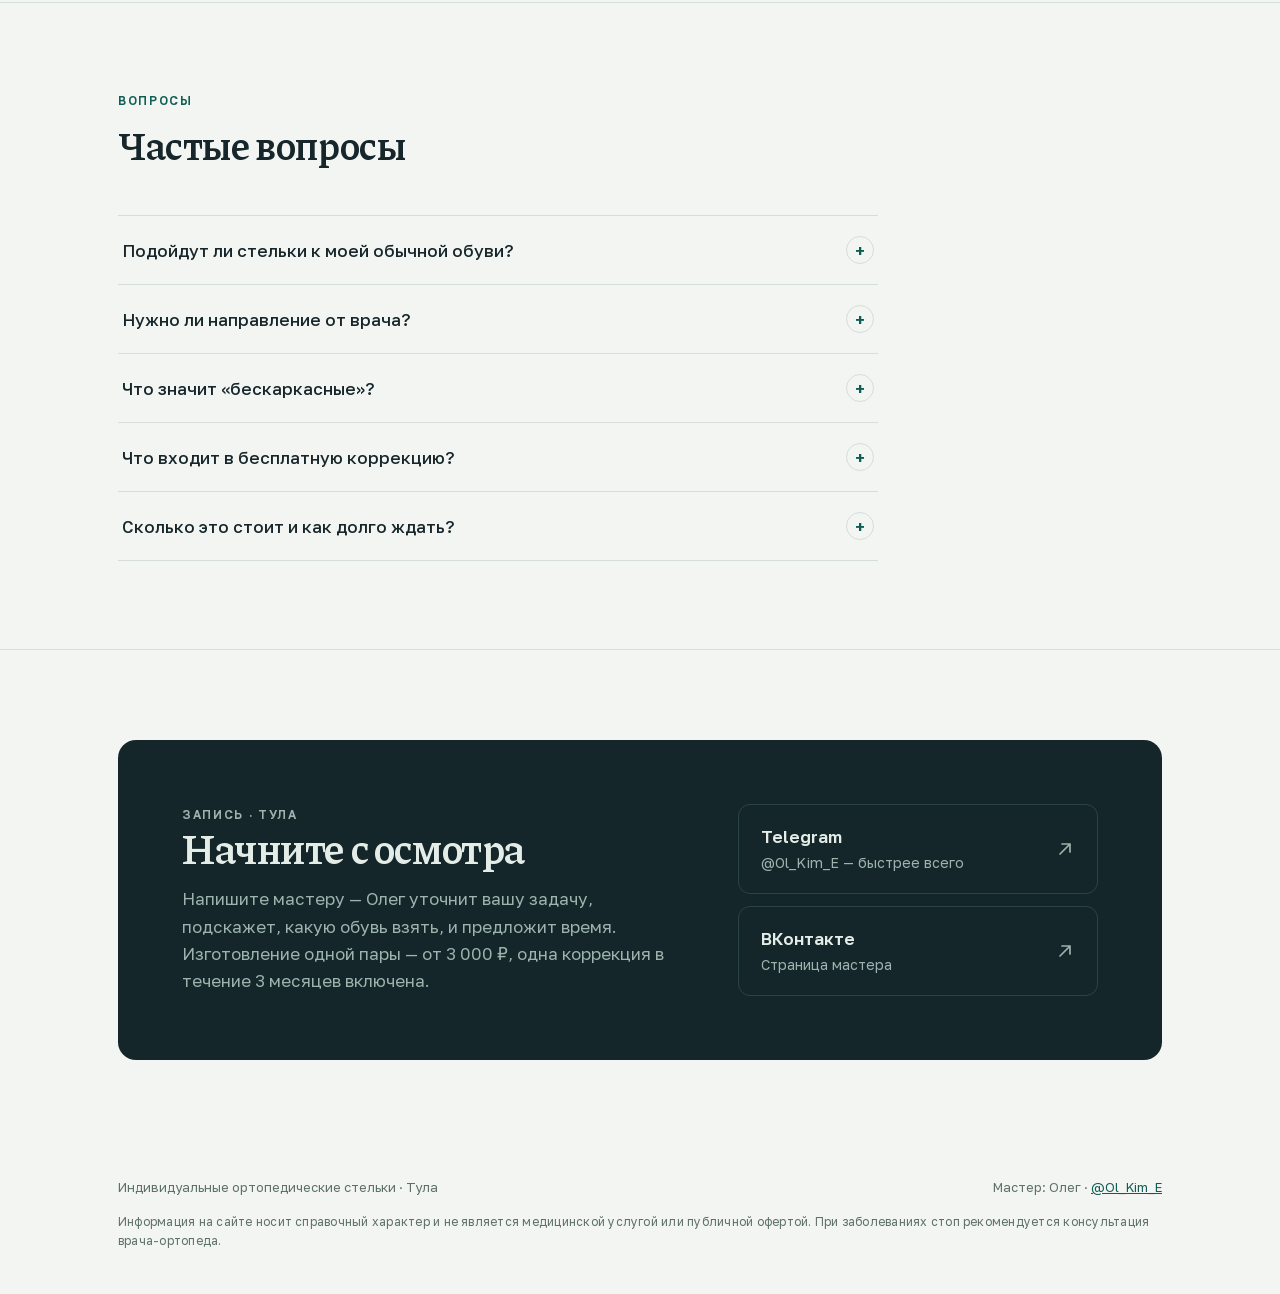
==== commit 1f4ff75f: "fix: show document previews without cropping" ====
--- a/index.html
+++ b/index.html
@@ -566,8 +566,10 @@
   display: block;
   width: 112px;
   height: 144px;
-  object-fit: cover;
-  object-position: top;
+  padding: 7px;
+  object-fit: contain;
+  object-position: center;
+  background: var(--surface-2);
   border-right: 1px solid var(--line);
 }
 
@@ -702,11 +704,23 @@
 }
 
 @media (max-width: 560px) {
-  .offer-grid, .ind-grid, .steps, .gallery { grid-template-columns: 1fr; }
+  .offer-grid, .ind-grid, .steps { grid-template-columns: 1fr; }
   .head-links a.vk-head { display: none; }
   .btn { width: 100%; justify-content: center; }
   .site-head .wrap { flex-wrap: wrap; justify-content: center; }
   .scan-head, .scan-foot { flex-wrap: wrap; }
+  .gallery {
+    display: flex;
+    overflow-x: auto;
+    padding-bottom: 10px;
+    scroll-snap-type: x mandatory;
+    overscroll-behavior-inline: contain;
+    scrollbar-color: var(--contour) transparent;
+  }
+  .work-card {
+    flex: 0 0 min(82vw, 320px);
+    scroll-snap-align: start;
+  }
   .work-card figcaption { min-height: auto; }
   .insole-credential { grid-template-columns: 88px minmax(0, 1fr); }
   .insole-credential > img { width: 88px; height: 132px; }
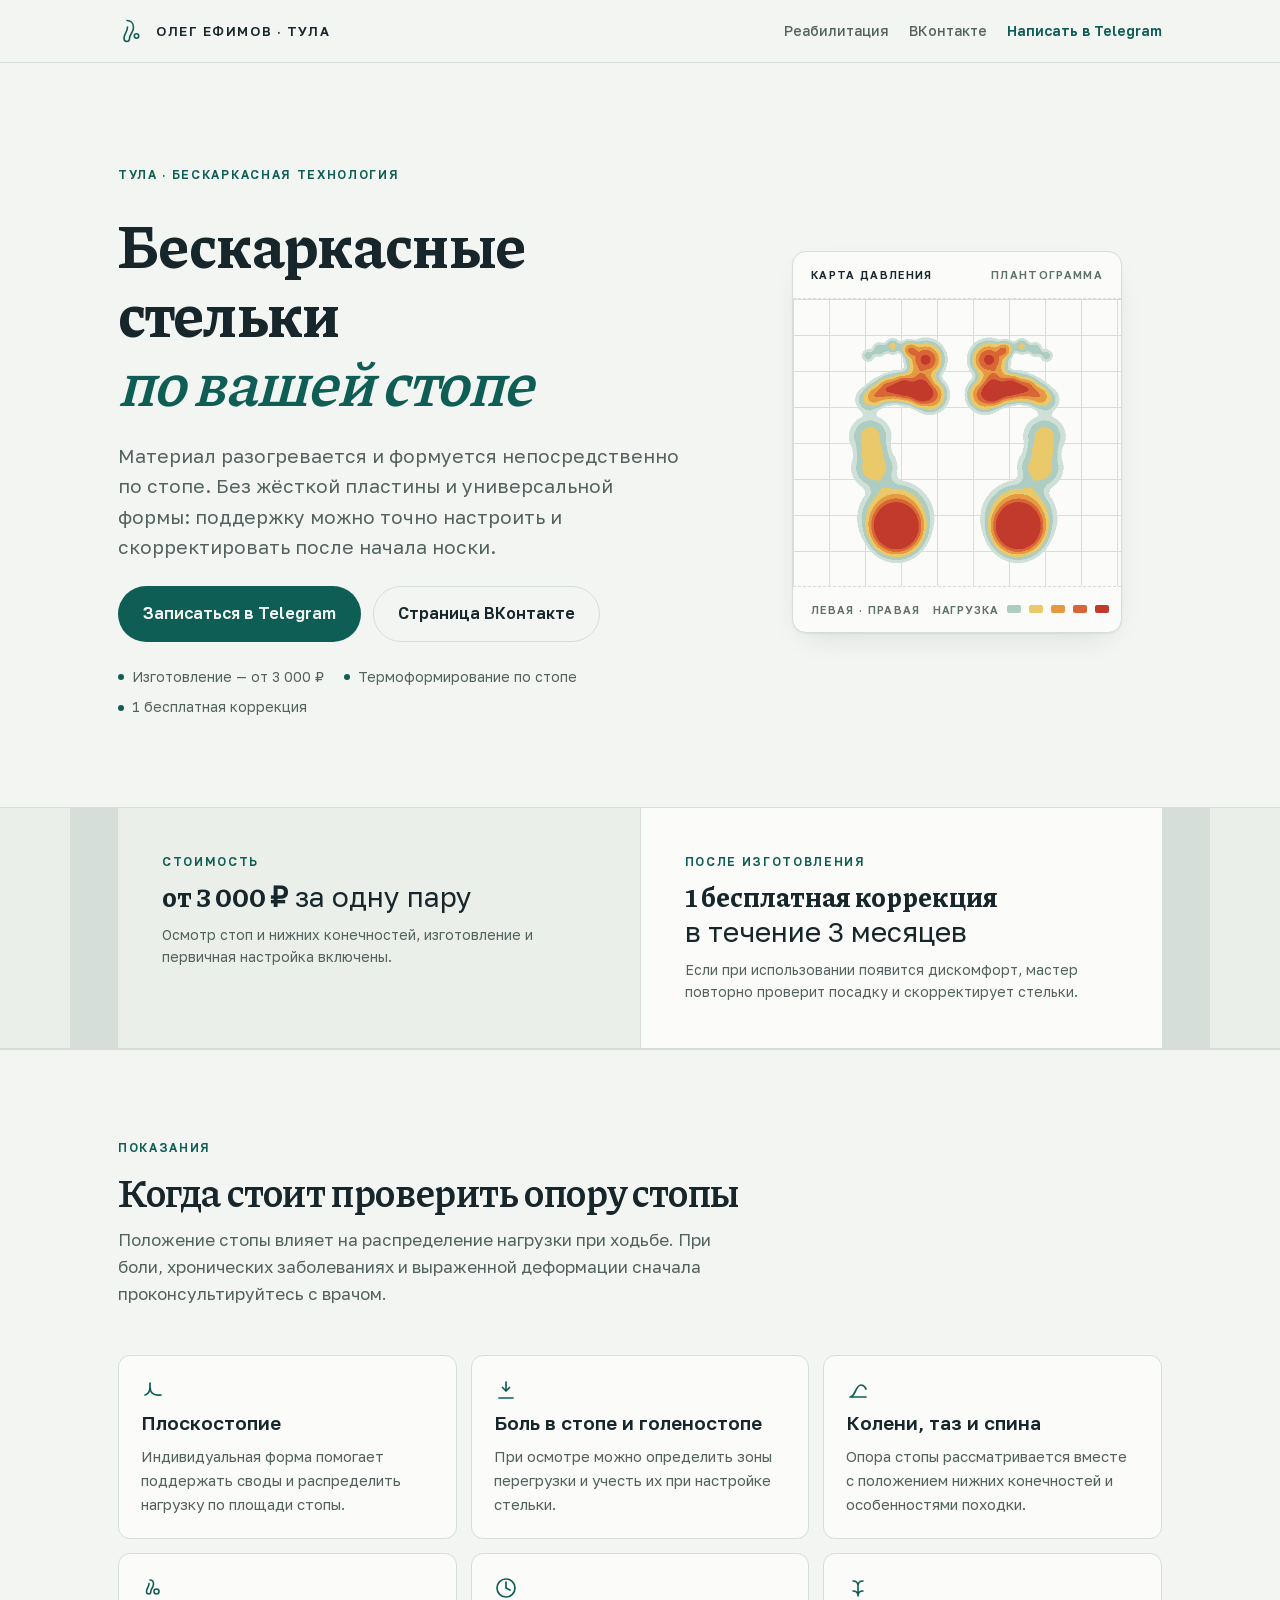
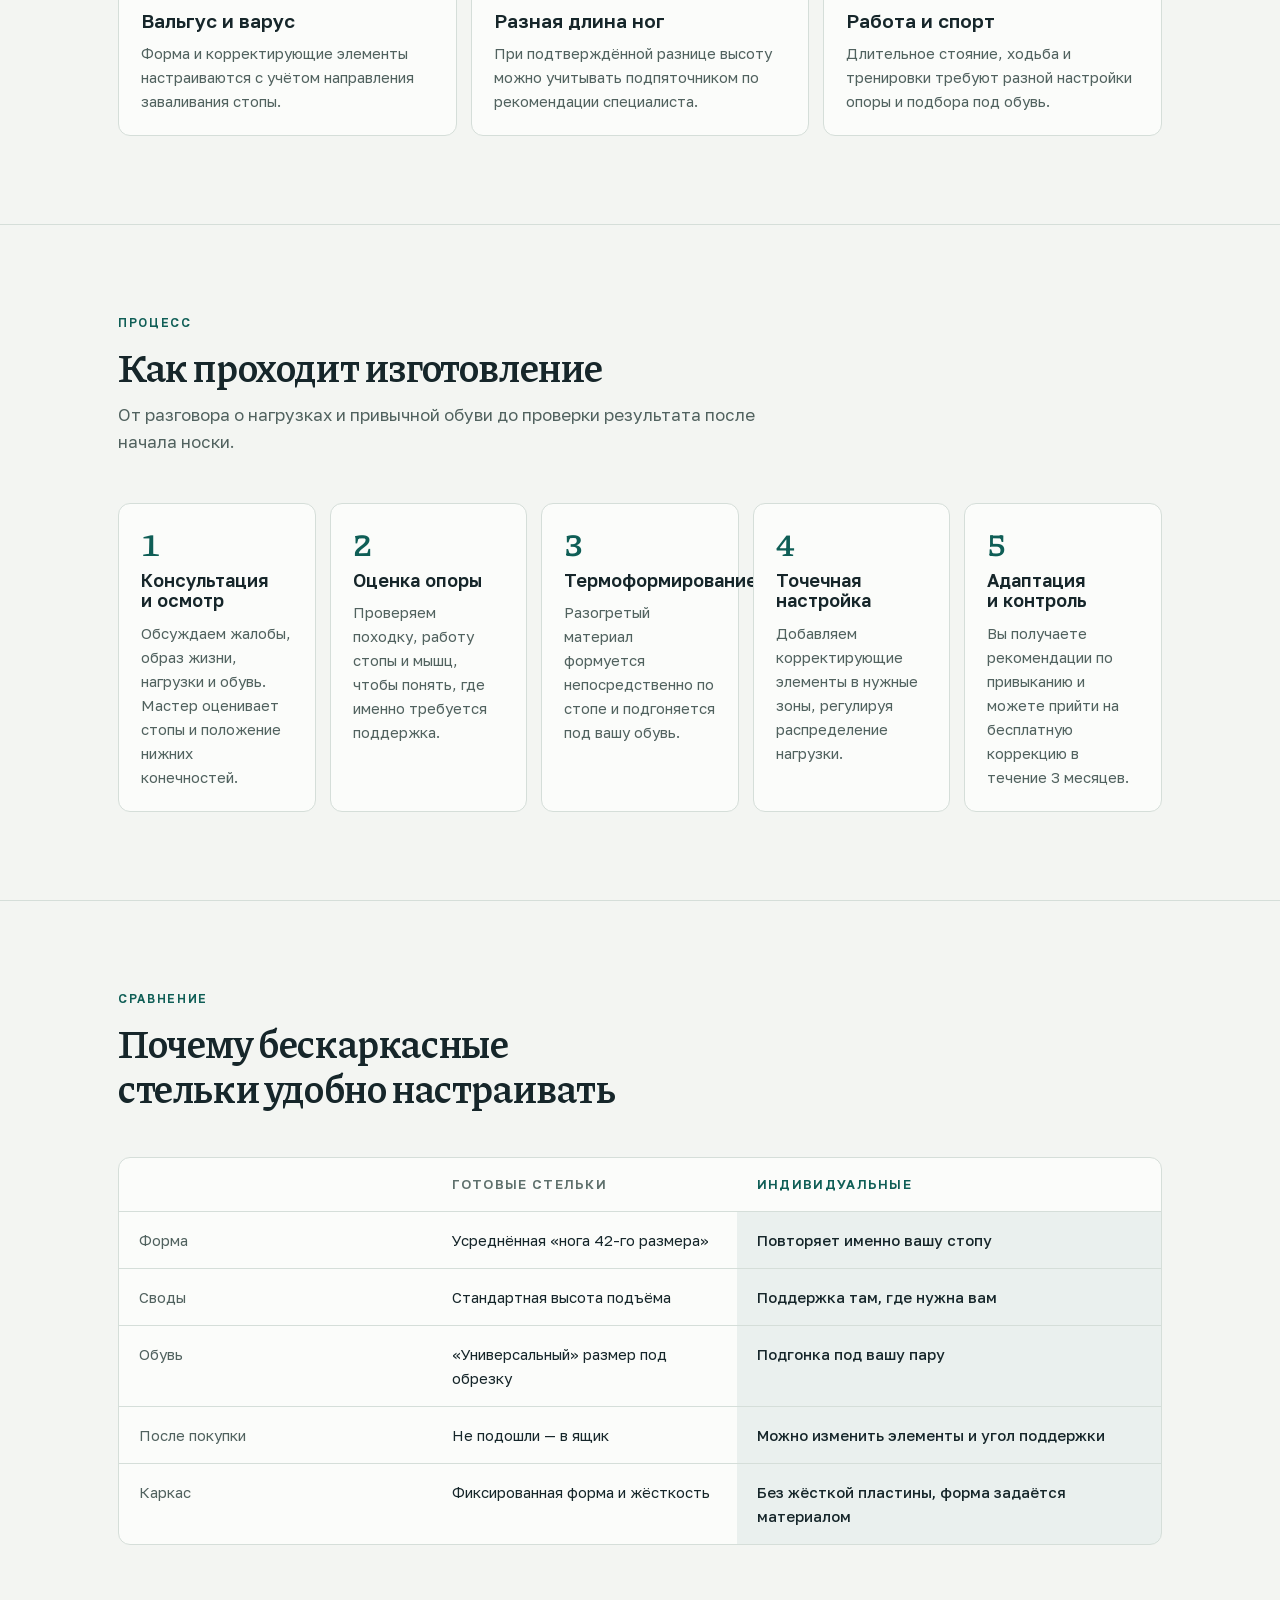
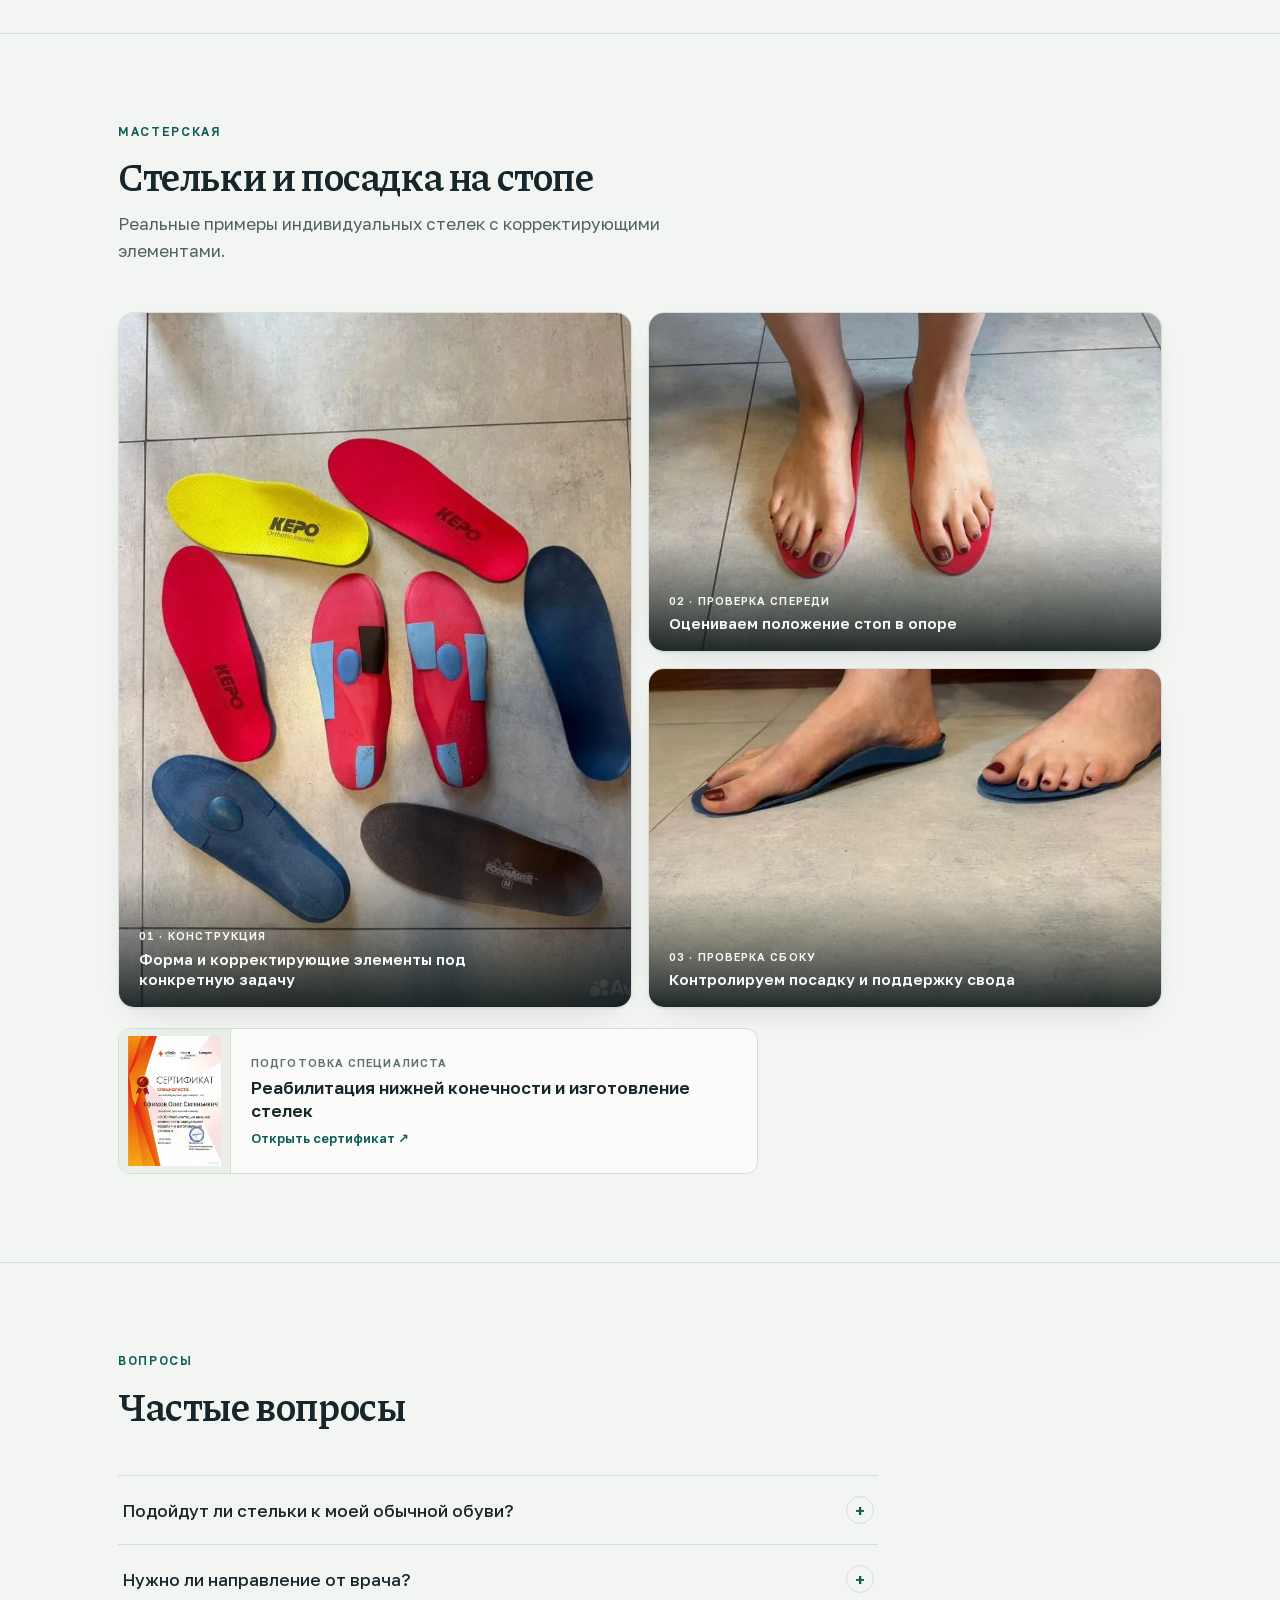
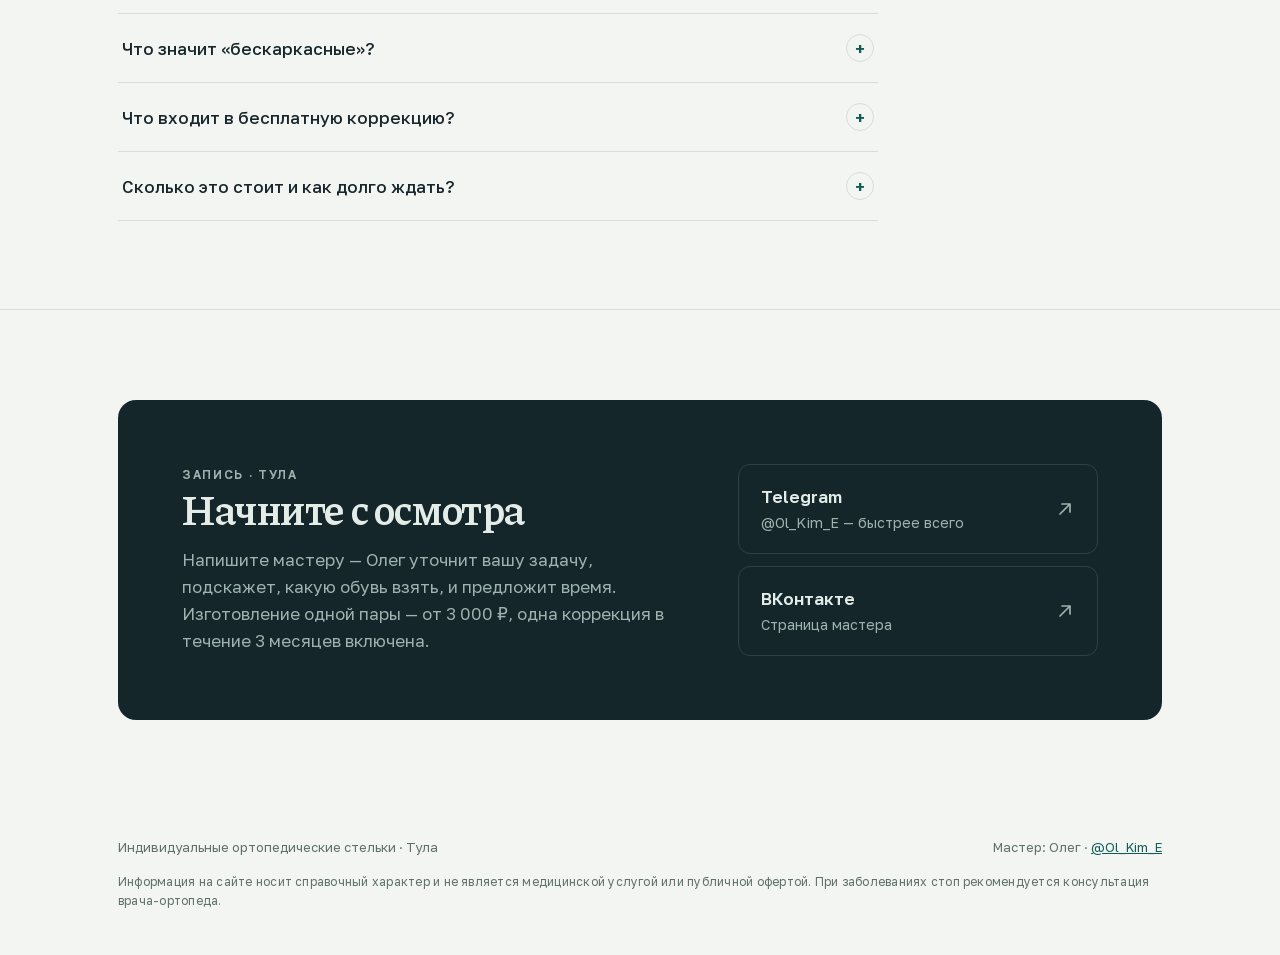
==== commit 4b740cfd: "feat: redesign photo and credential layouts" ====
--- a/index.html
+++ b/index.html
@@ -515,32 +515,63 @@
 .compare td.hl { background: color-mix(in srgb, var(--accent) 7%, transparent); font-weight: 500; }
 
 /* --- work gallery --- */
-.gallery { display: grid; grid-template-columns: repeat(3, minmax(0, 1fr)); gap: 14px; }
+.gallery {
+  display: grid;
+  grid-template-columns: repeat(2, minmax(0, 1fr));
+  grid-template-rows: repeat(2, clamp(250px, 29vw, 340px));
+  gap: 16px;
+}
 
 .work-card {
+  position: relative;
   min-width: 0;
+  min-height: 0;
   margin: 0;
   overflow: hidden;
   border: 1px solid var(--line);
-  border-radius: 12px;
-  background: var(--surface);
+  border-radius: 16px;
+  background: var(--surface-2);
   box-shadow: var(--shadow);
 }
+
+.work-card--feature { grid-row: span 2; }
 
 .work-photo {
   display: block;
   width: 100%;
-  aspect-ratio: 3 / 4;
+  height: 100%;
   object-fit: cover;
+  object-position: center;
   background: var(--surface-2);
 }
 
+.work-card:not(.work-card--feature) .work-photo { object-position: center 70%; }
+
 .work-card figcaption {
-  min-height: 72px;
-  padding: 14px 16px;
-  border-top: 1px solid var(--line);
-  font-size: 14px;
-  color: var(--faint);
+  position: absolute;
+  inset: auto 0 0;
+  display: grid;
+  gap: 4px;
+  min-height: 0;
+  padding: 58px 20px 18px;
+  border: 0;
+  background: linear-gradient(180deg, rgba(9, 20, 22, 0), rgba(9, 20, 22, 0.88));
+  color: #F7FAF8;
+}
+
+.work-card figcaption span {
+  font-size: 11px;
+  font-weight: 600;
+  letter-spacing: 0.1em;
+  text-transform: uppercase;
+}
+
+.work-card figcaption strong {
+  max-width: 31em;
+  font-size: 15px;
+  font-weight: 600;
+  line-height: 1.35;
+  text-wrap: pretty;
 }
 
 .insole-credential {
@@ -703,12 +734,7 @@
   .contact-panel { grid-template-columns: 1fr; }
 }
 
-@media (max-width: 560px) {
-  .offer-grid, .ind-grid, .steps { grid-template-columns: 1fr; }
-  .head-links a.vk-head { display: none; }
-  .btn { width: 100%; justify-content: center; }
-  .site-head .wrap { flex-wrap: wrap; justify-content: center; }
-  .scan-head, .scan-foot { flex-wrap: wrap; }
+@media (max-width: 720px) {
   .gallery {
     display: flex;
     overflow-x: auto;
@@ -717,11 +743,22 @@
     overscroll-behavior-inline: contain;
     scrollbar-color: var(--contour) transparent;
   }
-  .work-card {
-    flex: 0 0 min(82vw, 320px);
-    scroll-snap-align: start;
+
+  .work-card,
+  .work-card--feature {
+    flex: 0 0 min(82vw, 340px);
+    aspect-ratio: 3 / 4;
+    scroll-snap-align: center;
   }
-  .work-card figcaption { min-height: auto; }
+}
+
+@media (max-width: 560px) {
+  .offer-grid, .ind-grid, .steps { grid-template-columns: 1fr; }
+  .head-links a.vk-head { display: none; }
+  .btn { width: 100%; justify-content: center; }
+  .site-head .wrap { flex-wrap: wrap; justify-content: center; }
+  .scan-head, .scan-foot { flex-wrap: wrap; }
+  .work-card figcaption { padding: 52px 17px 16px; }
   .insole-credential { grid-template-columns: 88px minmax(0, 1fr); }
   .insole-credential > img { width: 88px; height: 132px; }
   .insole-credential > span { padding: 14px 16px; }
@@ -931,17 +968,26 @@
         <p class="sub">Реальные примеры индивидуальных стелек с корректирующими элементами.</p>
       </div>
       <div class="gallery">
+        <figure class="work-card work-card--feature reveal">
+          <img class="work-photo" src="assets/insoles-corrections.webp" width="806" height="960" loading="lazy" decoding="async" alt="Стельки с индивидуальными корректирующими элементами">
+          <figcaption>
+            <span>01 · Конструкция</span>
+            <strong>Форма и корректирующие элементы под конкретную задачу</strong>
+          </figcaption>
+        </figure>
         <figure class="work-card reveal">
           <img class="work-photo" src="assets/insoles-fitted-front.webp" width="720" height="960" loading="lazy" decoding="async" alt="Индивидуальные стельки на стопах, вид спереди">
-          <figcaption>Проверка положения стоп на готовых стельках</figcaption>
-        </figure>
-        <figure class="work-card reveal">
-          <img class="work-photo" src="assets/insoles-corrections.webp" width="806" height="960" loading="lazy" decoding="async" alt="Стельки с индивидуальными корректирующими элементами">
-          <figcaption>Примеры форм и точечных корректирующих элементов</figcaption>
+          <figcaption>
+            <span>02 · Проверка спереди</span>
+            <strong>Оцениваем положение стоп в опоре</strong>
+          </figcaption>
         </figure>
         <figure class="work-card reveal">
           <img class="work-photo" src="assets/insoles-fitted-side.webp" width="720" height="960" loading="lazy" decoding="async" alt="Посадка индивидуальной стельки, вид сбоку">
-          <figcaption>Контроль посадки и поддержки свода</figcaption>
+          <figcaption>
+            <span>03 · Проверка сбоку</span>
+            <strong>Контролируем посадку и поддержку свода</strong>
+          </figcaption>
         </figure>
       </div>
       <a class="insole-credential" href="assets/certificate-lower-limb-insoles.webp" target="_blank" rel="noopener">
